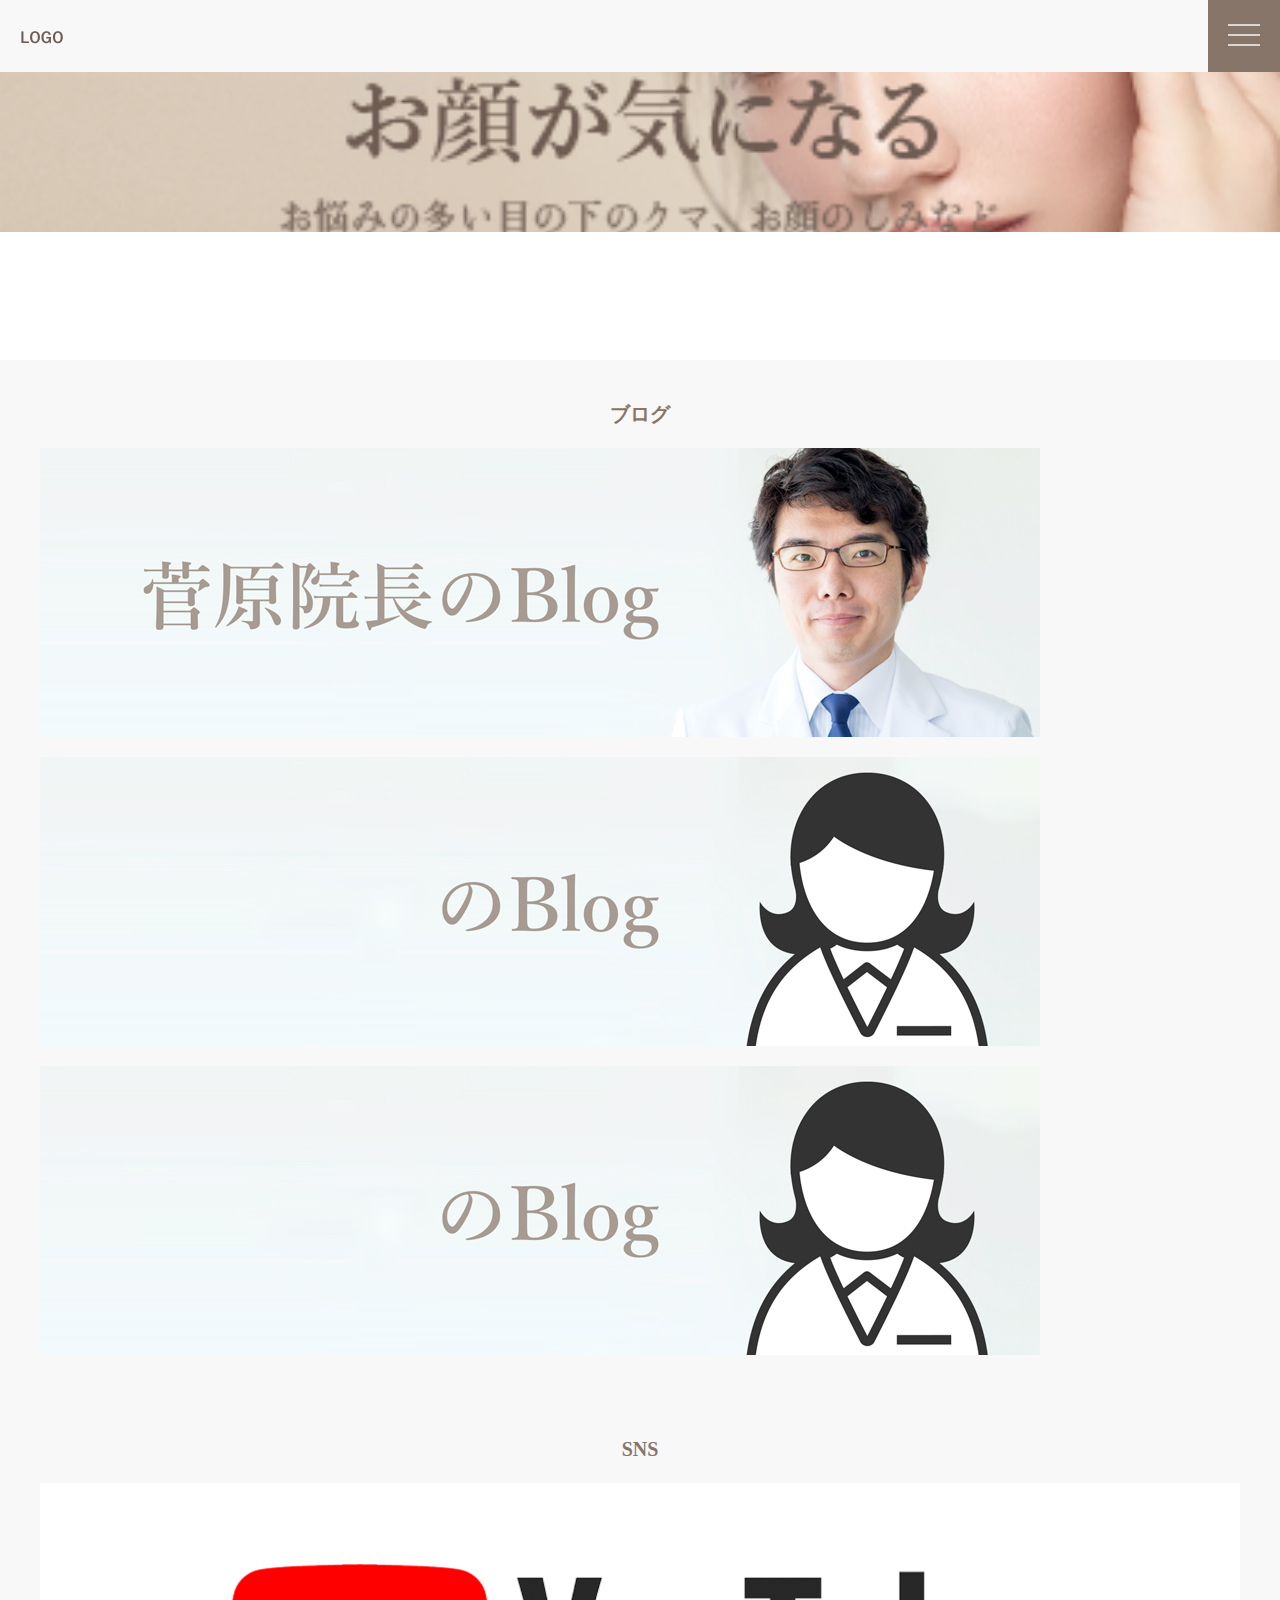
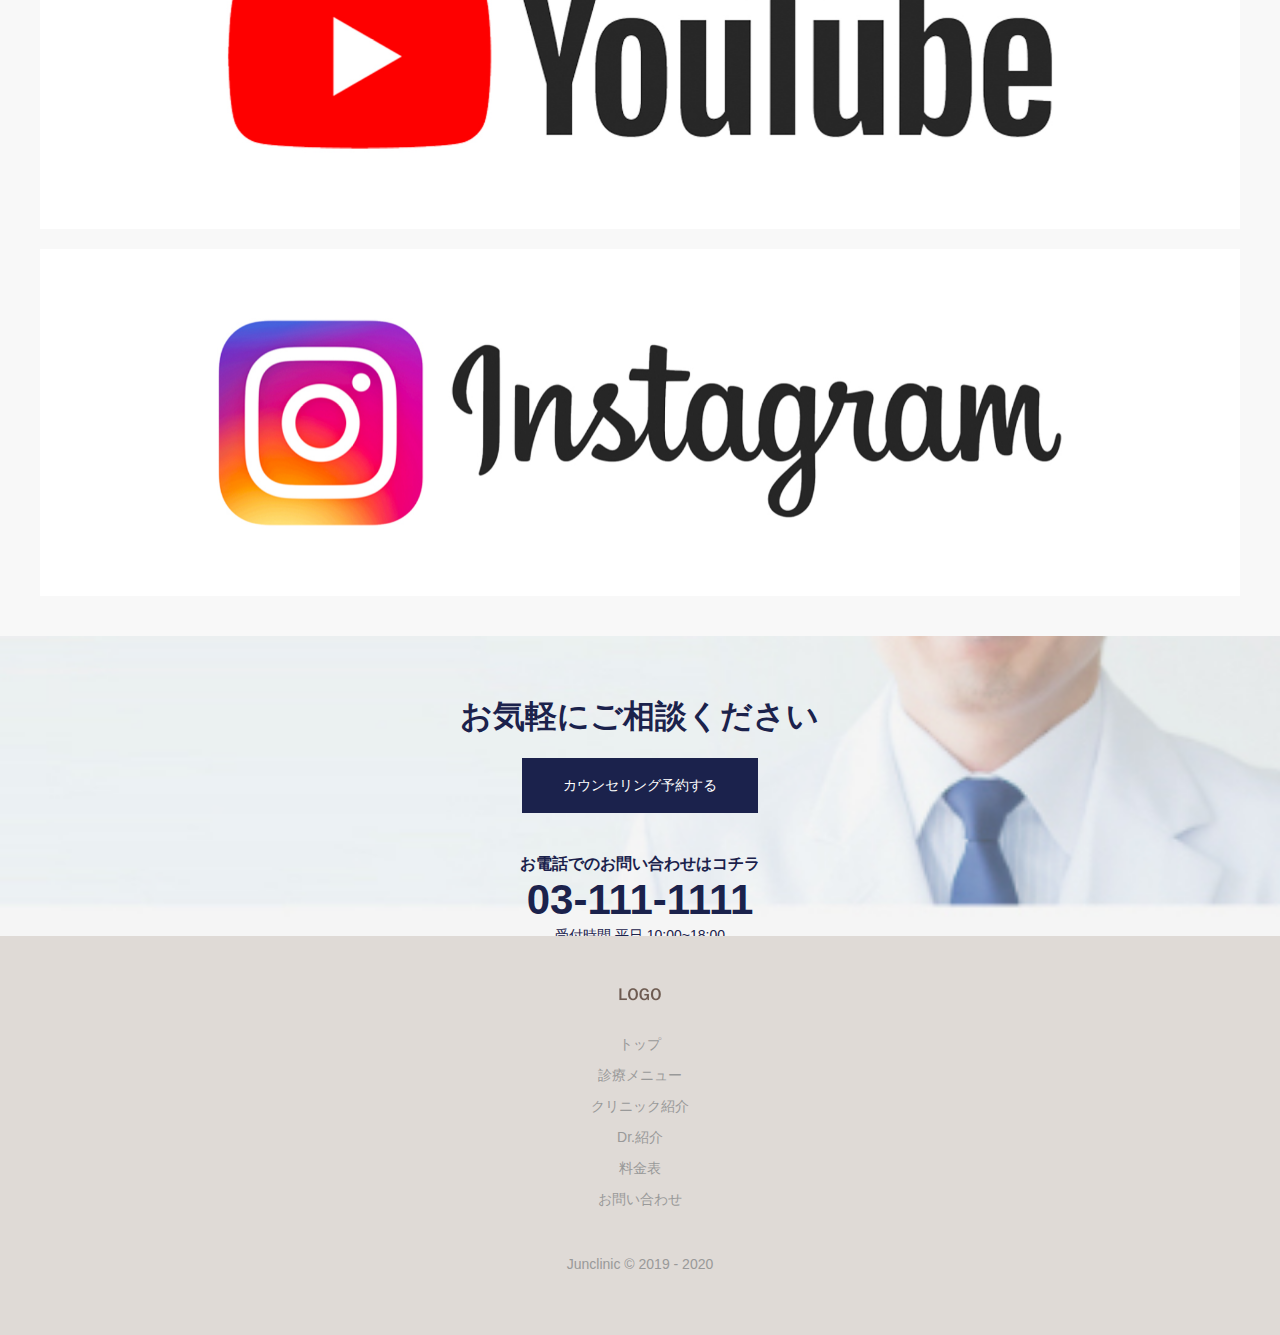
==== page.html @ fe1ad5f8 "link fix" ====
<!DOCTYPE html>
<html lang="ja" dir="ltr">

<head>
  <meta charset="utf-8">
  <meta name="viewport" content="width=device-width, initial-scale=1">
  <link rel="stylesheet" href="css/uikit.css" />
  <link rel="stylesheet" href="css/master.css">
  <script src="js/uikit.min.js"></script>
  <script src="js/uikit-icons.min.js"></script>
  <title></title>
</head>

<body>
  <header class="uk-background-muted">
    <nav class="uk-navbar-container" uk-navbar>
      <div class="uk-navbar-left uk-margin-left">
        <a class="uk-logo" href="index.html"><img src="img/logo@2x.png" width="44px" alt="ジュンクリニック"></a>
      </div>
      <div class="uk-navbar-right uk-background-secondary">
        <a href="#offcanvas-nav" class="uk-light spmenu " uk-toggle uk-icon="icon: menu ; ratio: 2"></a>

        <div id="offcanvas-nav" uk-offcanvas="overlay: true">
          <div class="uk-offcanvas-bar">
            <ul class="uk-nav-default uk-nav-parent-icon" uk-nav>
              <li class="uk-active"><a href="index.html">トップ</a></li>
              <li class="uk-parent">
                <a href="#">診療メニュー</a>
                <ul class="uk-nav-sub">
                  <li><a href="#">二重</a></li>
                  <li><a href="#">フェイスリフト</a></li>
                </ul>
              </li>
              <li class="uk-parent">
                <a href="#">クリニック紹介</a>
                <ul class="uk-nav-sub">
                  <li><a href="#">二重</a></li>
                  <li><a href="#">フェイスリフト</a></li>
                </ul>

              </li>
              <li class="uk-parent">
                <a href="#">Dr.紹介</a>
                <ul class="uk-nav-sub">
                  <li><a href="#">二重</a></li>
                  <li><a href="#">フェイスリフト</a></li>
                </ul>
              </li>
              <li class="uk-parent">
                <a href="#">料金表</a>
                <ul class="uk-nav-sub">
                  <li><a href="#">二重</a></li>
                  <li><a href="#">フェイスリフト</a></li>
                </ul>

              </li>
              <li class="uk-parent">
                <a href="#">お問い合わせ</a>
              </li>
            </ul>
          </div>
        </div>
      </div>
    </nav>
  </header>
  <hero>
    <div class="uk-cover-container">
        <canvas width="400" height="160"></canvas>
        <img src="img/hero.png" alt="" uk-cover>
    </div>
  </hero>
  <main class="uk-background-muted">
    <div class=" uk-padding">
      <h4 class="mincho uk-text-secondary uk-margin uk-text-center">ブログ</h4>
      <div class="">
        <div class="uk-inline uk-margin-remove">

          <img src="img/blog01.jpg" alt="">


        </div>
      </div>
      <div class="uk-margin-top">
        <div class="uk-inline uk-margin-remove">

          <img src="img/blog02.jpg" alt="">


        </div>
      </div>
      <div class="uk-margin-top">
        <div class="uk-inline uk-margin-remove">

          <img src="img/blog02.jpg" alt="">


        </div>
      </div>

    </div>
    <div class=" uk-padding">
      <h4 class="mincho uk-text-secondary uk-margin uk-text-center">SNS</h4>
      <div class="uk-margin-top">
        <div class="uk-inline uk-margin-remove">

          <img src="img/youtube.jpg" alt="">


        </div>
      </div>
      <div class="uk-margin-top">
        <div class="uk-inline uk-margin-remove">

          <img src="img/insta.jpg" alt="">


        </div>
      </div>

    </div>



  </main>
  <ctr class="uk-background-muted">
    <div class="uk-background-cover uk-height-medium uk-flex uk-flex-center uk-flex-middle" style="background-image: url(img/ctr_bg@2x.jpg);">
      <div>
        <p class="uk-h2 uk-text-bold uk-text-primary uk-margin-large-top">お気軽にご相談ください</p>

        <div>
          <p class="uk-text-center">
            <button class="uk-button uk-button-primary uk-button-large">カウンセリング予約する</button>
          </p>
        </div>
        <p class="uk-h5 uk-text-bold uk-text-primary uk-text-center uk-margin-remove-bottom">お電話でのお問い合わせはコチラ</p>
        <p class="uk-h1 uk-text-bold uk-text-primary uk-text-center uk-margin-remove">03-111-1111</p>
        <p class="uk-h6 uk-text-primary uk-text-center uk-margin-remove">受付時間 平日 10:00~18:00</p>
      </div>
    </div>
  </ctr>
  <footer class="uk-padding">
    <ul class="uk-nav-default uk-nav-center uk-nav-parent-icon" uk-nav>
      <h4><a class="uk-logo" href="index.html"><img src="img/logo@2x.png" width="44px" alt="ジュンクリニック"></a></h4>

      <li><a href="index.html">トップ</a></li>
      <li><a href="#">診療メニュー</a></li>
      <li><a href="#">クリニック紹介</a></li>
      <li><a href="#">Dr.紹介</a></li>
      <li><a href="#">料金表</a></li>
      <li><a href="#">お問い合わせ</a></li>
      <p class="uk-h6 uk-text-meta ">Junclinic © 2019 - 2020</p>
    </ul>

  </footer>
</body>

</html>
---- css/master.css ----
body {
  font-size:  2rem;
  width: auto;
  margin: 0 auto;
  min-height: 100vh;
  display: grid;
  grid-template:
  "... ...... ...... ...... ..." 0px
  "... header header header ..." 72px
  "... slider slider slider ..." 288px
  "... spnavi spnavi spnavi ..."
  "... navi01 navi02 navi03 ..."
  "... navi04 navi05 navi06 ..."
  "... center center center ..." 1fr
  "... ctr    ctr    ctr    ..." 300px
  "... footer footer footer ..."
  "... ...... ...... ...... ..." 0px
  /0 1fr 1fr 1fr 0;
}
header {
  grid-area: header;
}
hero {
  grid-area: slider;
}
spnavi {
  grid-area: spnavi;
}
navi01 {
  grid-area: navi01;
  border-right: 1px solid #887569;
  border-bottom: 1px solid #887569;
}
navi02 {
  grid-area: navi02;
  border-right: 1px solid #887569;
  border-bottom: 1px solid #887569;
}
navi03 {
  grid-area: navi03;
  border-bottom: 1px solid #887569;
}
navi04 {
  grid-area: navi04;
  border-right: 1px solid #887569;
  border-bottom: 1px solid #887569;
}
navi05 {
  grid-area: navi05;
  border-right: 1px solid #887569;
  border-bottom: 1px solid #887569;
}
navi06 {
  grid-area: navi06;
  border-bottom: 1px solid #887569;
}
main {
  grid-area: center;
}
ctr {
  grid-area: ctr;
}
footer {
  grid-area: footer;
  background-color: #dfdad6;
}

.mincho {
  font-family: "游明朝", YuMincho, "Hiragino Mincho ProN W3", "ヒラギノ明朝 ProN W3", "Hiragino Mincho ProN", "HG明朝E", "ＭＳ Ｐ明朝", "ＭＳ 明朝", serif;
  font-feature-settings: "palt" 1;
  font-weight: 600;
}
.spmenu {
  margin: 16px;
}
/*div要素全体にリンクをつけるために必要な要素*/
.linkbox {
    position: relative;
}
.linkbox a {
    position: absolute;
    top: 0;
    left: 0;
    height:100%;
    width: 100%;
}
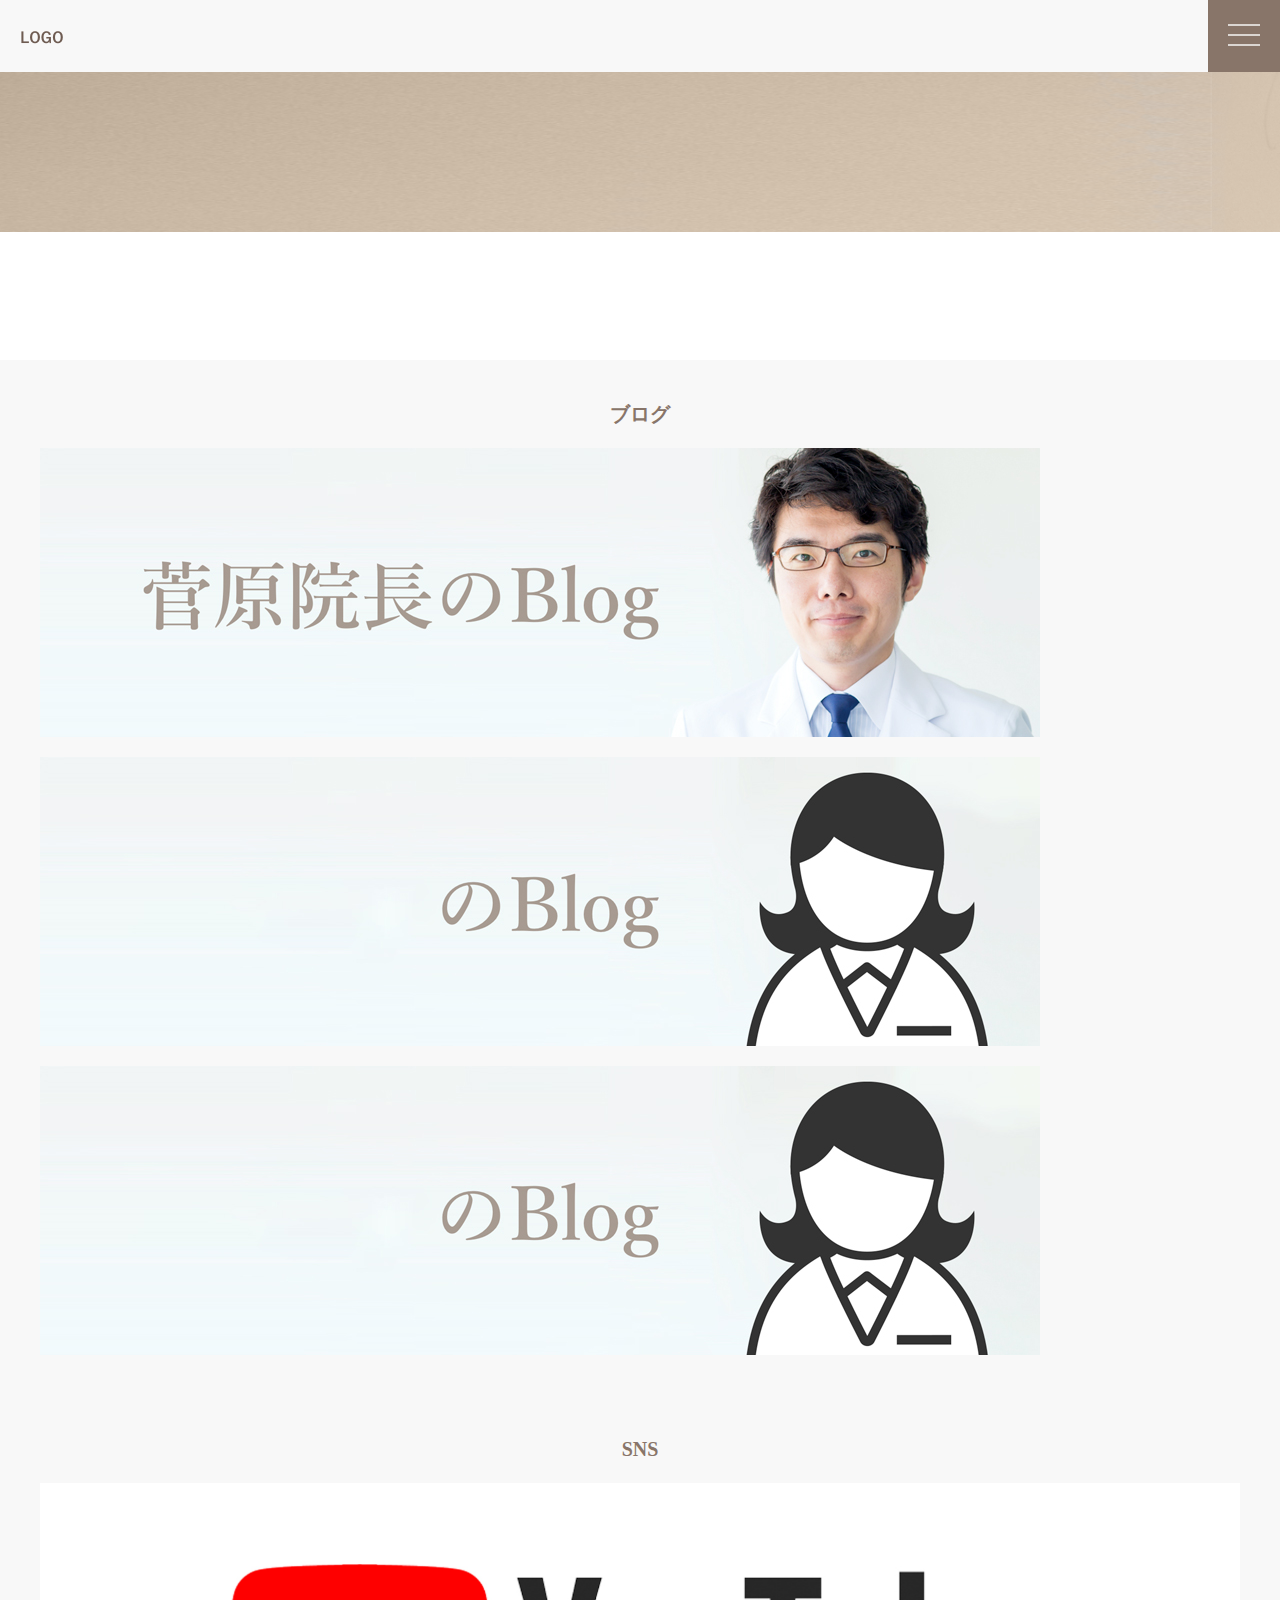
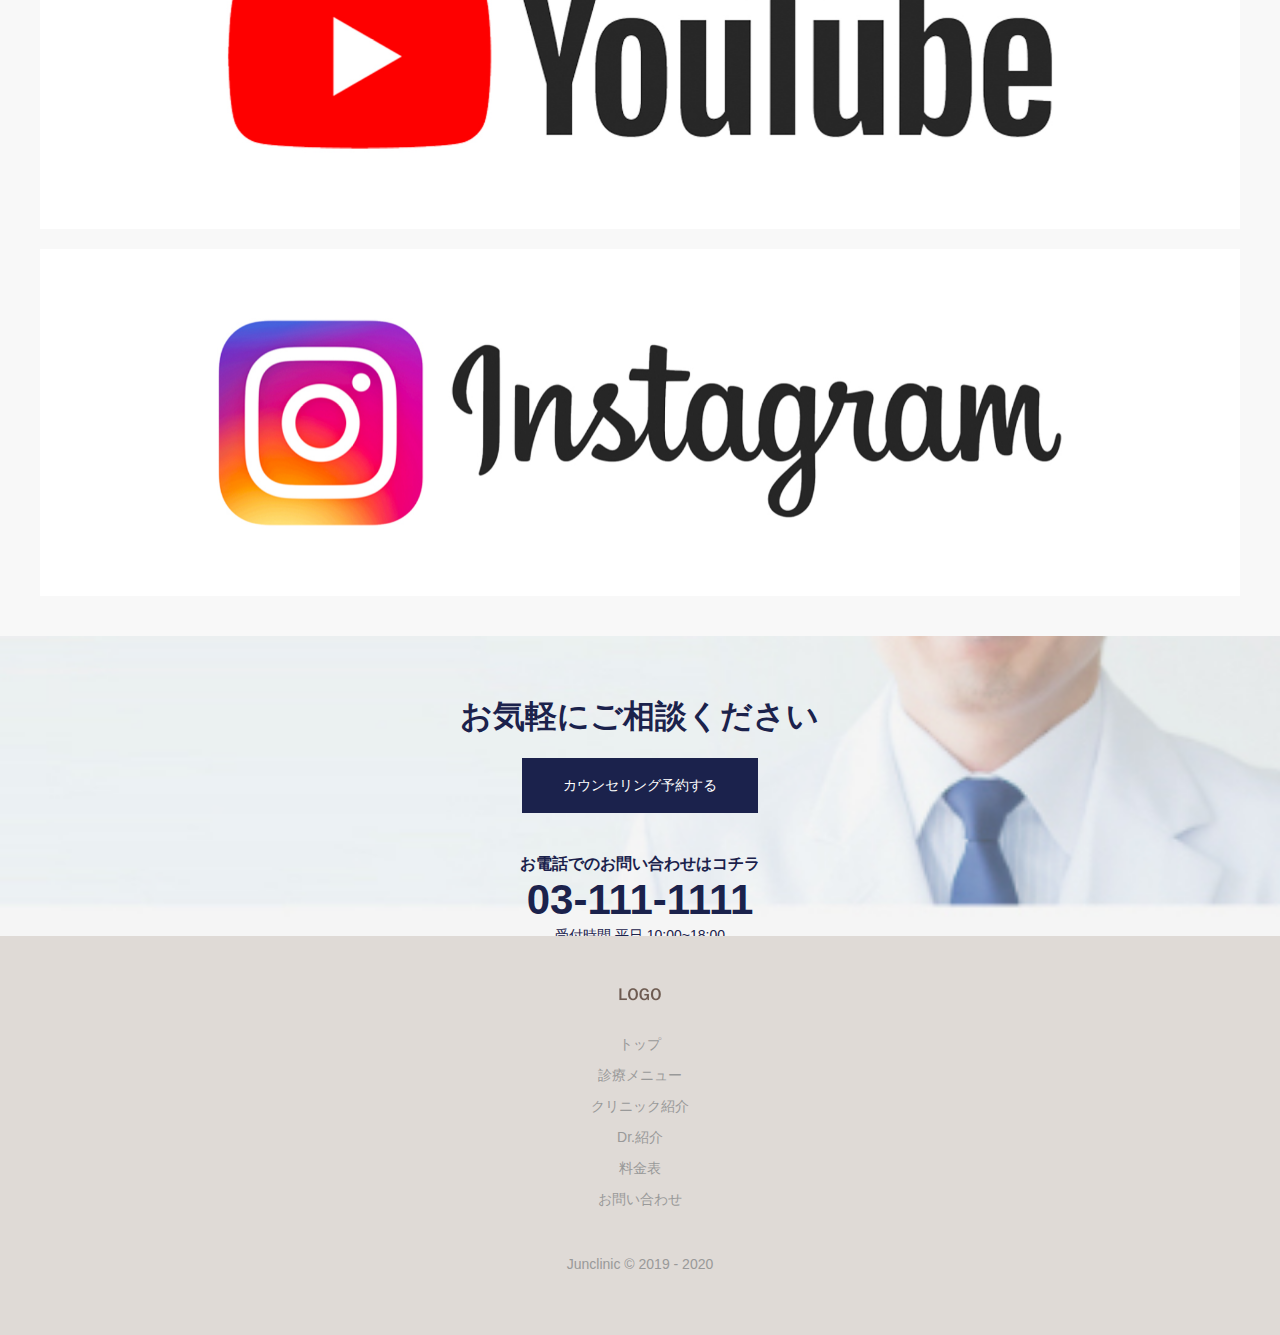
==== commit e91aa33e: "fix" ====
--- a/page.html
+++ b/page.html
@@ -66,7 +66,7 @@
   <hero>
     <div class="uk-cover-container">
         <canvas width="400" height="160"></canvas>
-        <img src="img/hero.png" alt="" uk-cover>
+        <img src="img/page_bg.png" alt="" uk-cover>
     </div>
   </hero>
   <main class="uk-background-muted">
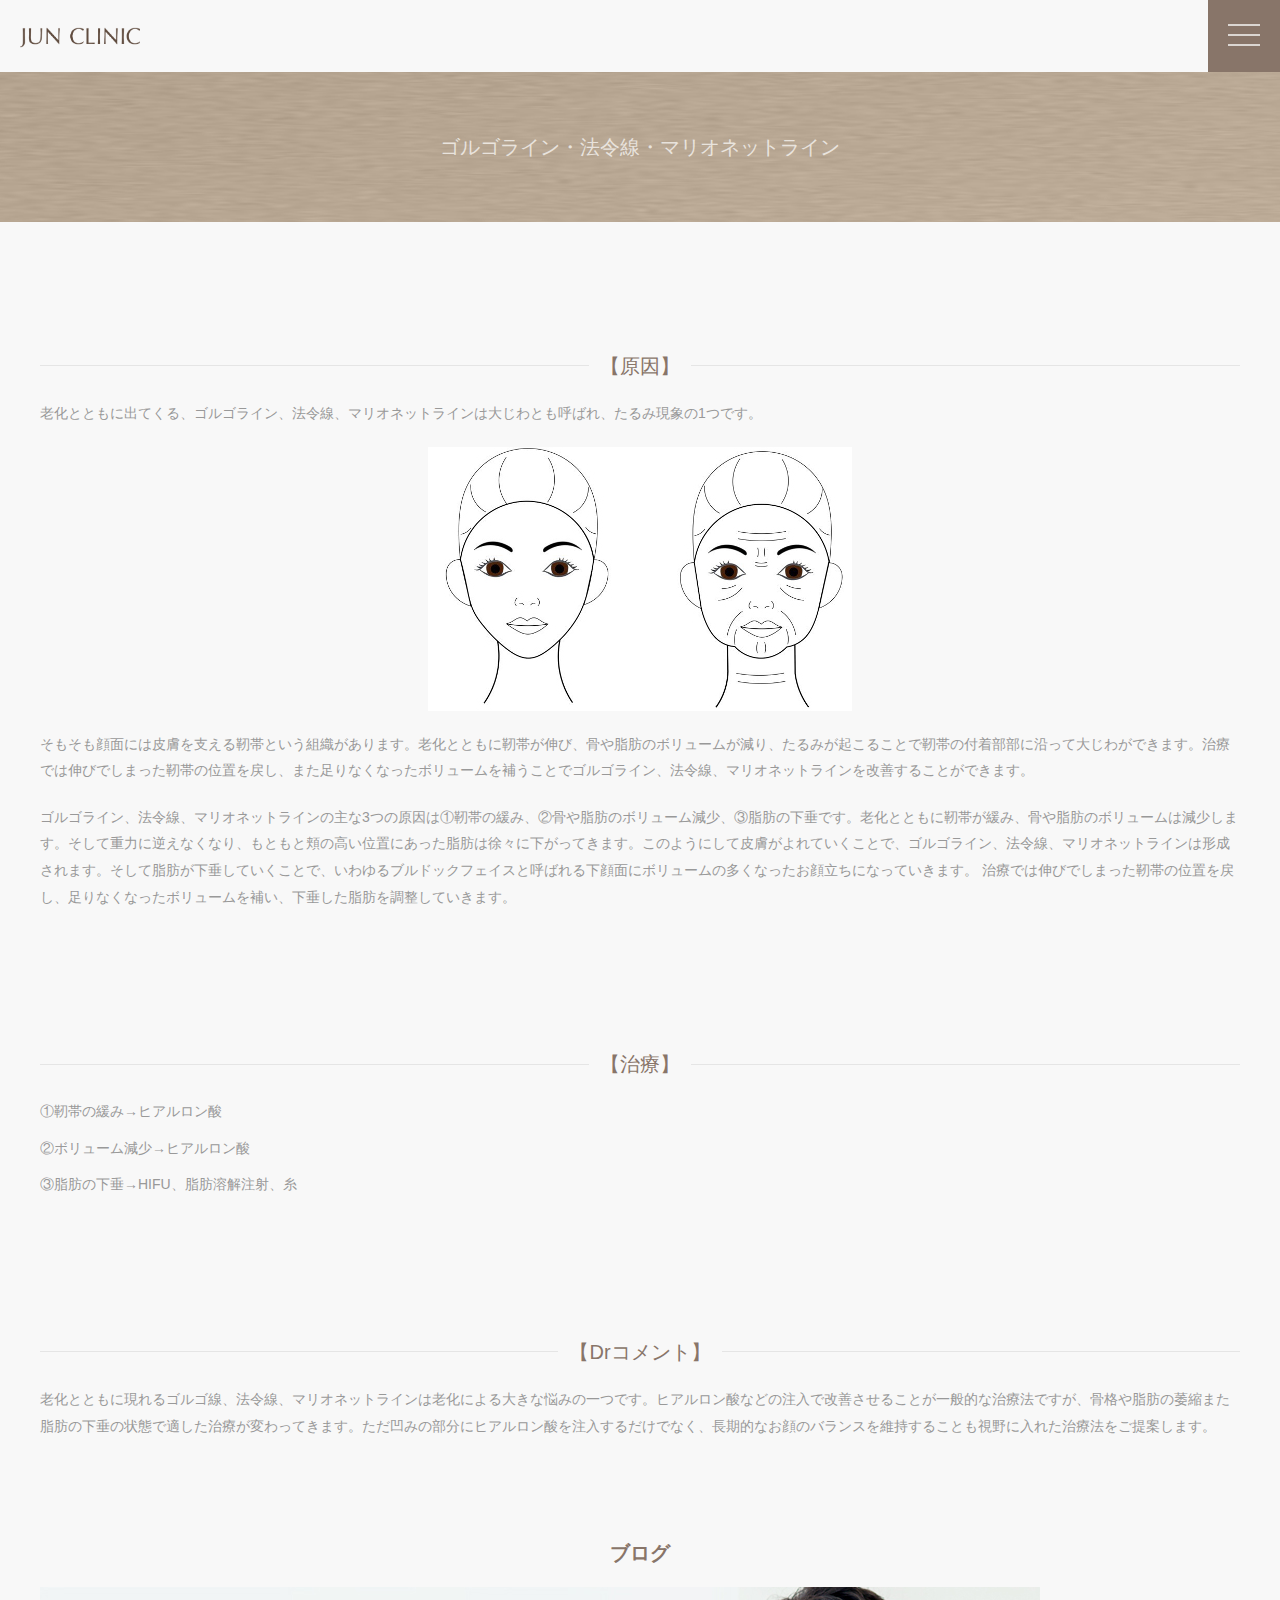
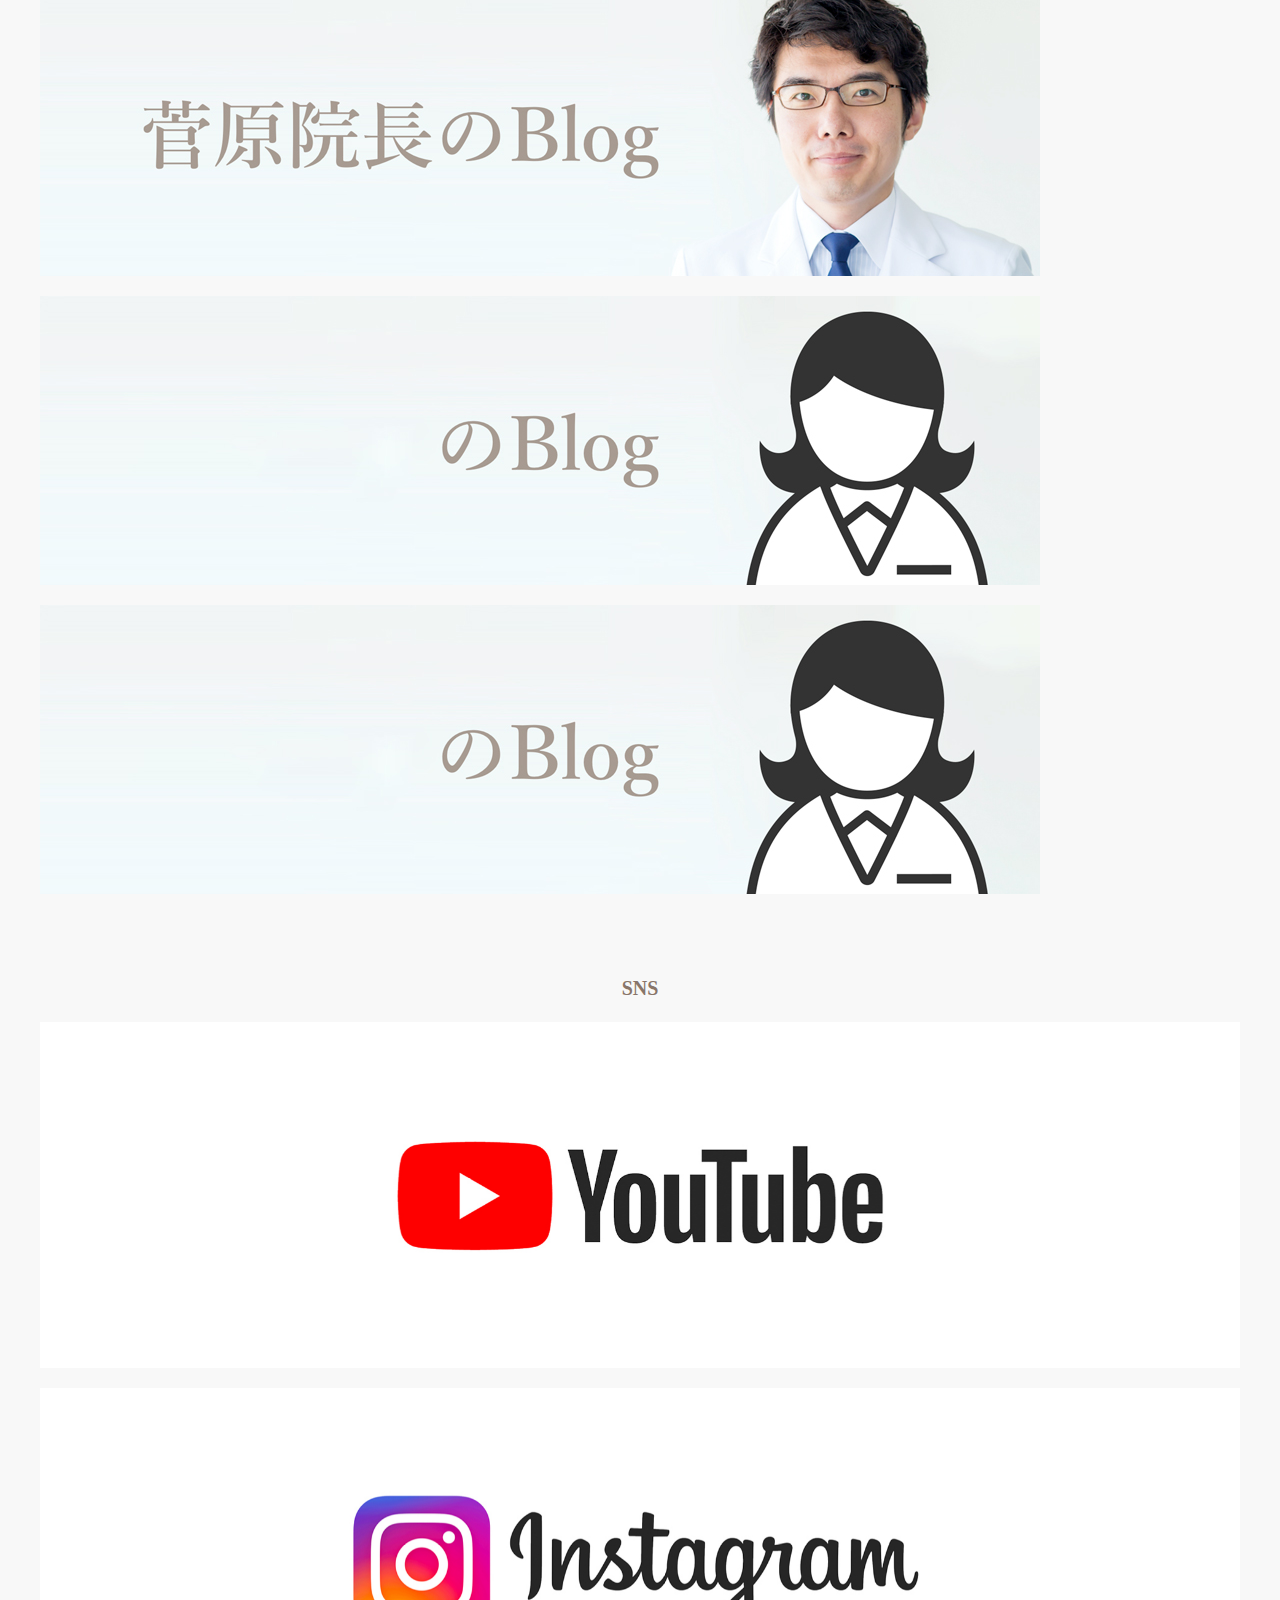
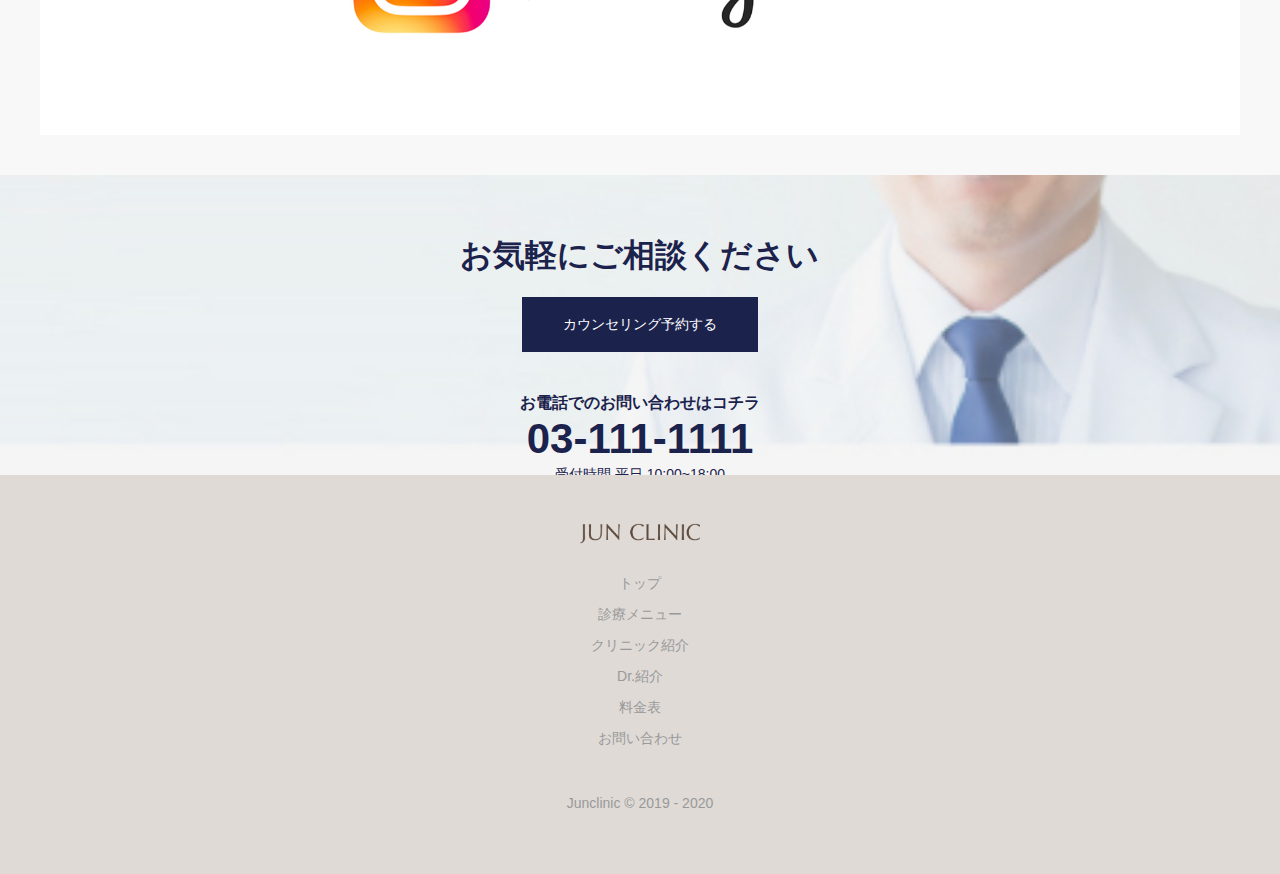
==== commit 3ae45a84: "fix" ====
--- a/page.html
+++ b/page.html
@@ -15,7 +15,7 @@
   <header class="uk-background-muted">
     <nav class="uk-navbar-container" uk-navbar>
       <div class="uk-navbar-left uk-margin-left">
-        <a class="uk-logo" href="index.html"><img src="img/logo@2x.png" width="44px" alt="ジュンクリニック"></a>
+        <a class="uk-logo" href="index.html"><img src="img/logo@2x.png" width="120px" alt="ジュンクリニック"></a>
       </div>
       <div class="uk-navbar-right uk-background-secondary">
         <a href="#offcanvas-nav" class="uk-light spmenu " uk-toggle uk-icon="icon: menu ; ratio: 2"></a>
@@ -63,14 +63,32 @@
       </div>
     </nav>
   </header>
-  <hero>
-    <div class="uk-cover-container">
-        <canvas width="400" height="160"></canvas>
-        <img src="img/page_bg.png" alt="" uk-cover>
+  <spnavi class="top288">
+    <div>
+        <div class="uk-background-secondary uk-height-small uk-panel uk-flex uk-flex-center uk-flex-middle" style="background-image: url(img/page_bg.png);">
+            <p class="uk-h4 uk-light">ゴルゴライン・法令線・マリオネットライン</p>
+        </div>
     </div>
-  </hero>
-  <main class="uk-background-muted">
-    <div class=" uk-padding">
+  </spnavi>
+  <main class="uk-background-muted top188">
+    <div class="uk-text-center uk-padding">
+    <h4 class="uk-text-secondary uk-margin uk-heading-line uk-margin-xlarge-top"><span>【原因】</span></h4>
+    <p class="uk-article-meta uk-text-left">老化とともに出てくる、ゴルゴライン、法令線、マリオネットラインは大じわとも呼ばれ、たるみ現象の1つです。</p>
+    <img class="uk-responsive-height" src="img/gorugoline.jpg" alt="">
+    <p class="uk-article-meta uk-text-left">そもそも顔面には皮膚を支える靭帯という組織があります。老化とともに靭帯が伸び、骨や脂肪のボリュームが減り、たるみが起こることで靭帯の付着部部に沿って大じわができます。治療では伸びでしまった靭帯の位置を戻し、また足りなくなったボリュームを補うことでゴルゴライン、法令線、マリオネットラインを改善することができます。</p>
+
+<p class="uk-article-meta uk-text-left">ゴルゴライン、法令線、マリオネットラインの主な3つの原因は①靭帯の緩み、②骨や脂肪のボリューム減少、③脂肪の下垂です。老化とともに靭帯が緩み、骨や脂肪のボリュームは減少します。そして重力に逆えなくなり、もともと頬の高い位置にあった脂肪は徐々に下がってきます。このようにして皮膚がよれていくことで、ゴルゴライン、法令線、マリオネットラインは形成されます。そして脂肪が下垂していくことで、いわゆるブルドックフェイスと呼ばれる下顔面にボリュームの多くなったお顔立ちになっていきます。
+治療では伸びでしまった靭帯の位置を戻し、足りなくなったボリュームを補い、下垂した脂肪を調整していきます。</p>
+<h4 class="uk-text-secondary uk-margin uk-heading-line uk-margin-xlarge-top"><span>【治療】</span></h4>
+<ul class="uk-list uk-text-left uk-article-meta">
+    <li>①靭帯の緩み→ヒアルロン酸</li>
+    <li>②ボリューム減少→ヒアルロン酸</li>
+    <li>③脂肪の下垂→HIFU、脂肪溶解注射、糸</li>
+</ul>
+<h4 class="uk-text-secondary uk-margin uk-heading-line uk-margin-xlarge-top"><span>【Drコメント】</span></h4>
+<p class="uk-article-meta uk-text-left">老化とともに現れるゴルゴ線、法令線、マリオネットラインは老化による大きな悩みの一つです。ヒアルロン酸などの注入で改善させることが一般的な治療法ですが、骨格や脂肪の萎縮また脂肪の下垂の状態で適した治療が変わってきます。ただ凹みの部分にヒアルロン酸を注入するだけでなく、長期的なお顔のバランスを維持することも視野に入れた治療法をご提案します。</p>
+  </div>
+    <div class="uk-padding">
       <h4 class="mincho uk-text-secondary uk-margin uk-text-center">ブログ</h4>
       <div class="">
         <div class="uk-inline uk-margin-remove">
@@ -140,7 +158,7 @@
   </ctr>
   <footer class="uk-padding">
     <ul class="uk-nav-default uk-nav-center uk-nav-parent-icon" uk-nav>
-      <h4><a class="uk-logo" href="index.html"><img src="img/logo@2x.png" width="44px" alt="ジュンクリニック"></a></h4>
+      <h4><a class="uk-logo" href="index.html"><img src="img/logo@2x.png" width="120px" alt="ジュンクリニック"></a></h4>
 
       <li><a href="index.html">トップ</a></li>
       <li><a href="#">診療メニュー</a></li>
--- a/css/master.css
+++ b/css/master.css
@@ -65,6 +65,13 @@
   background-color: #dfdad6;
 }
 
+.top288 {
+  margin-top: -288px;
+}
+
+.top188 {
+  margin-top: -188px;
+}
 .mincho {
   font-family: "游明朝", YuMincho, "Hiragino Mincho ProN W3", "ヒラギノ明朝 ProN W3", "Hiragino Mincho ProN", "HG明朝E", "ＭＳ Ｐ明朝", "ＭＳ 明朝", serif;
   font-feature-settings: "palt" 1;
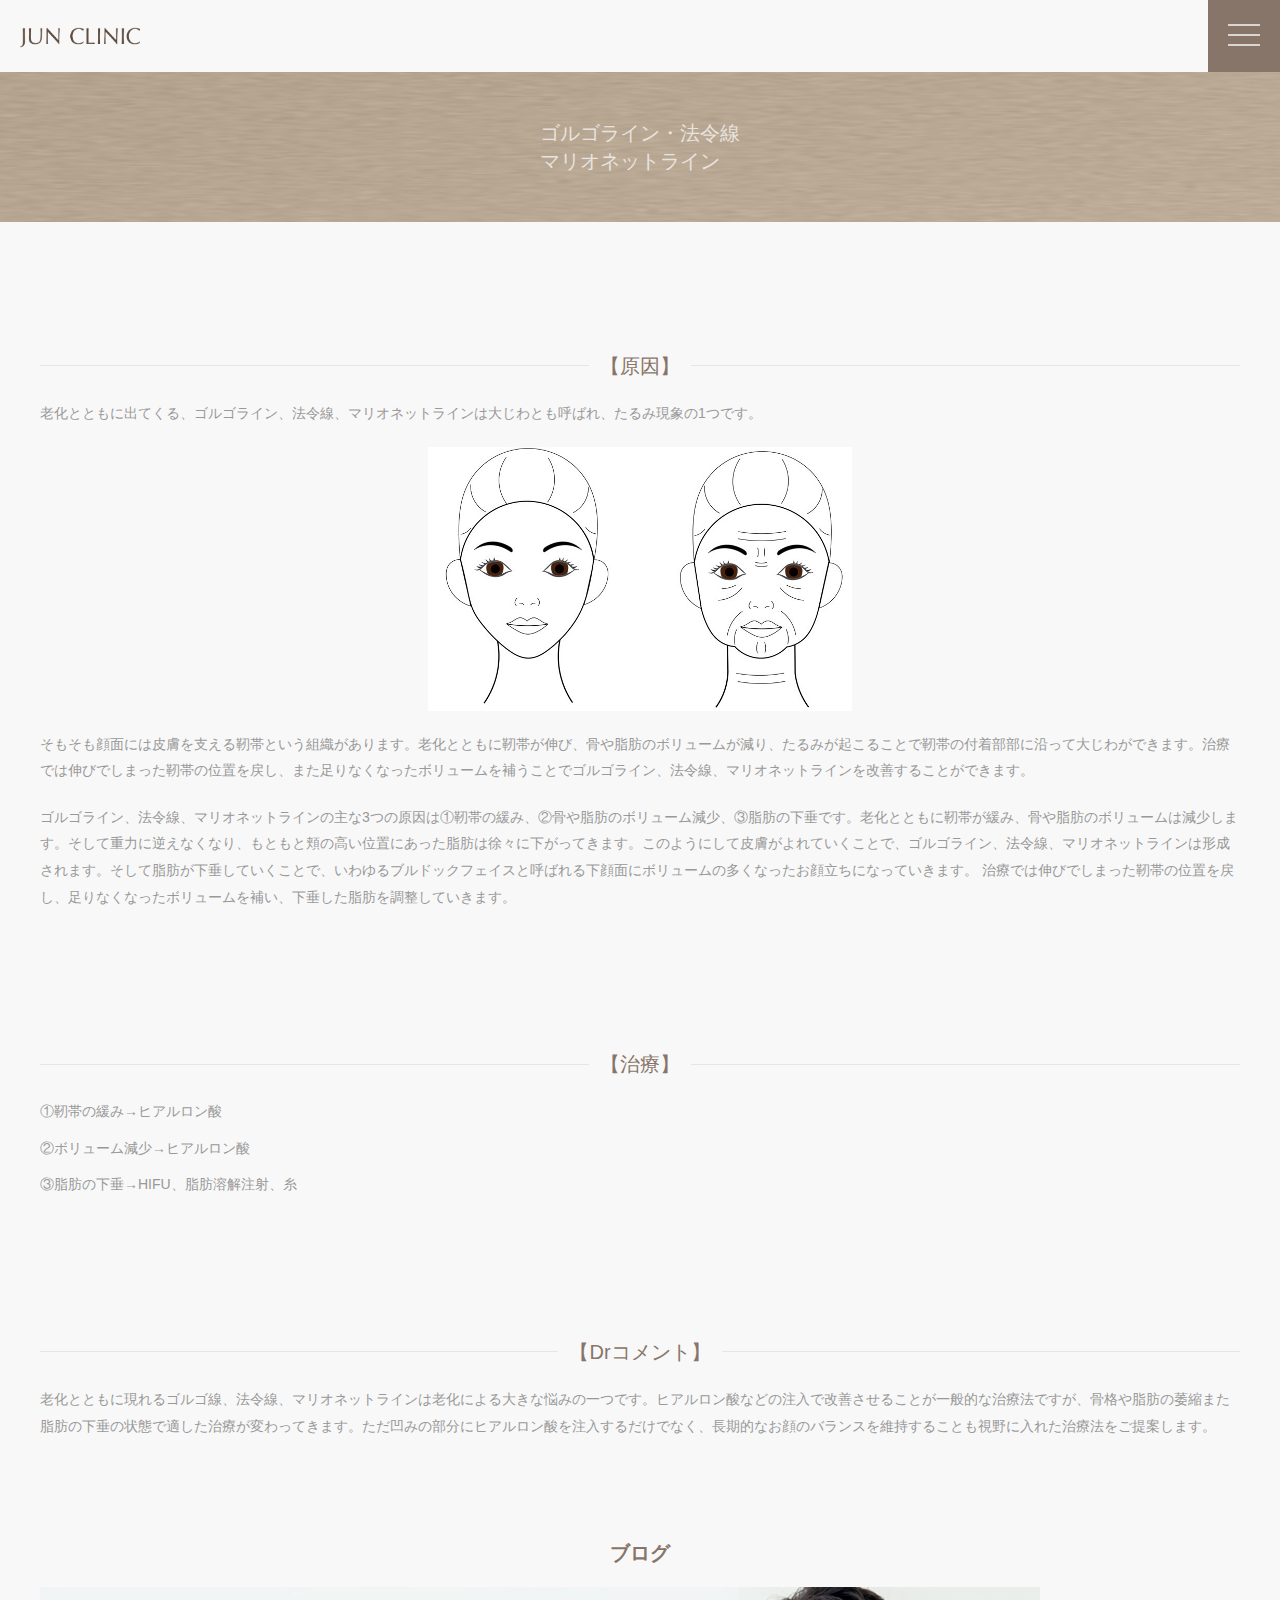
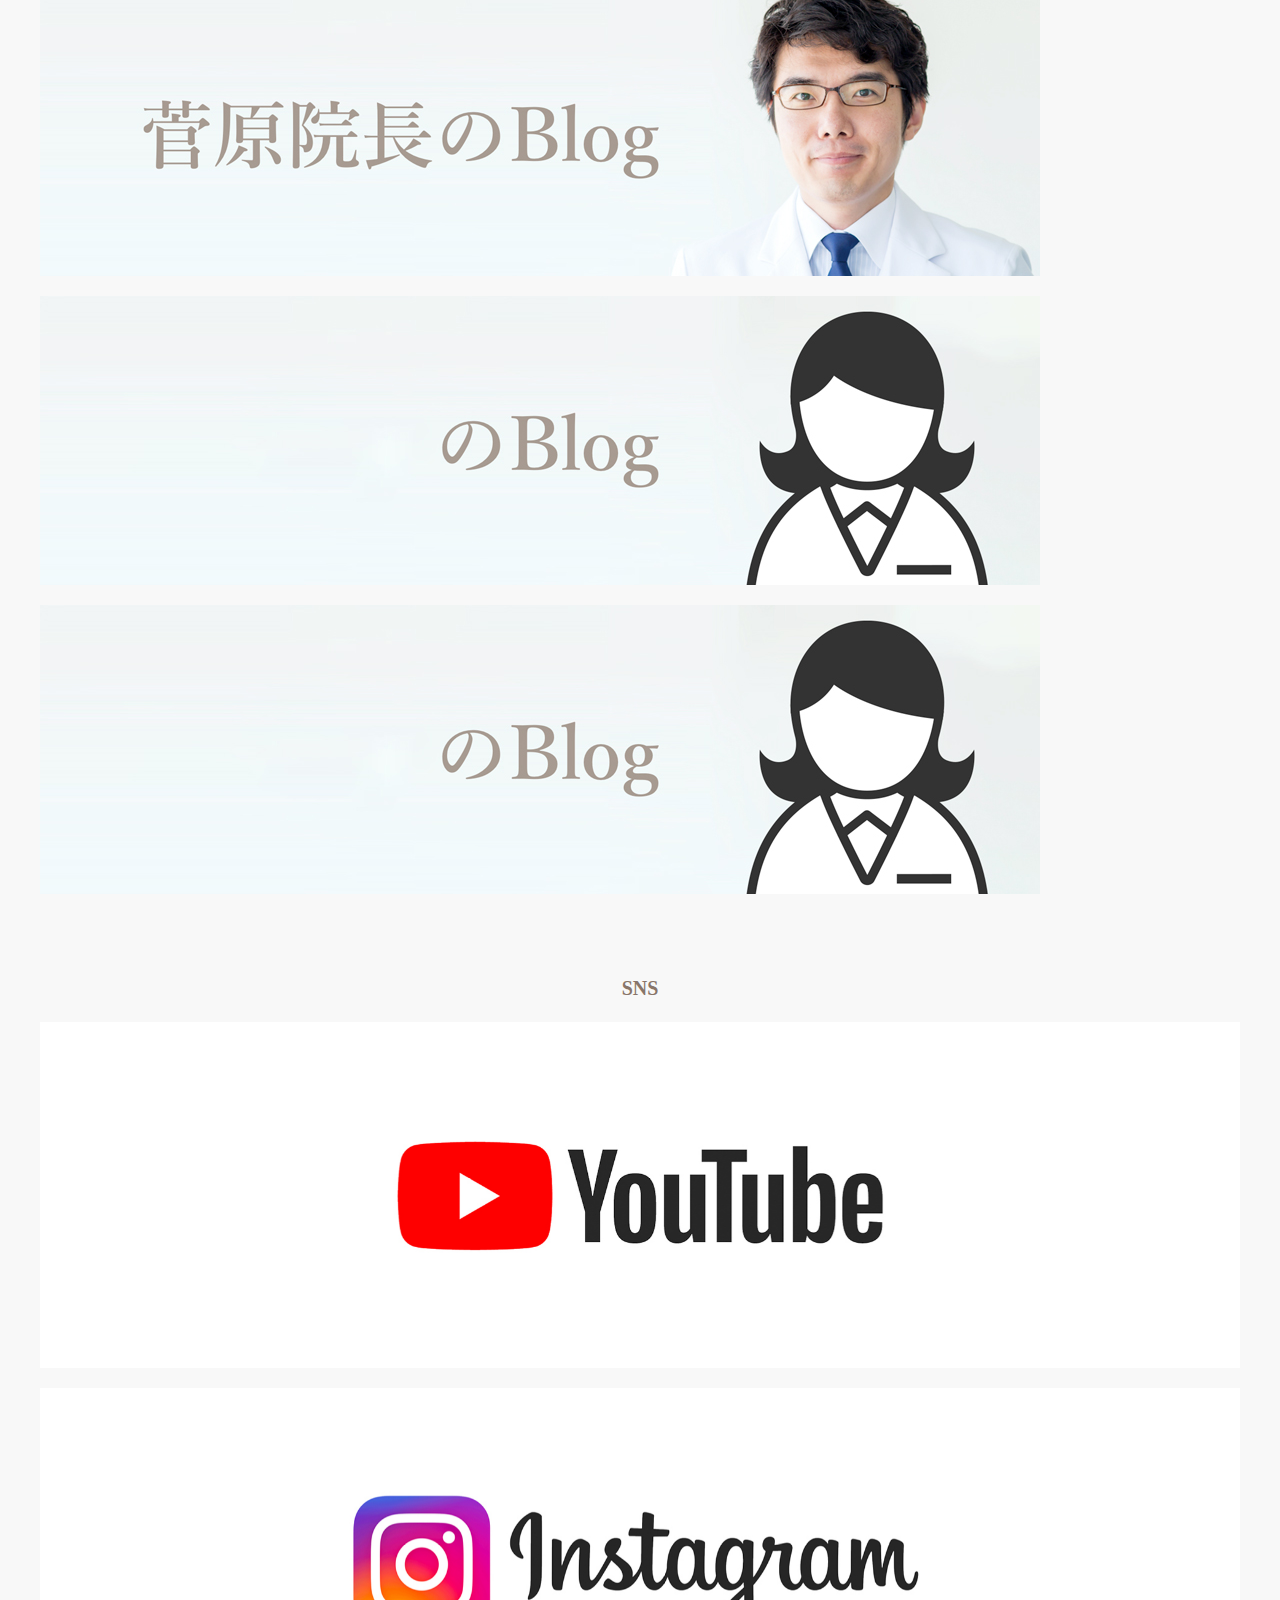
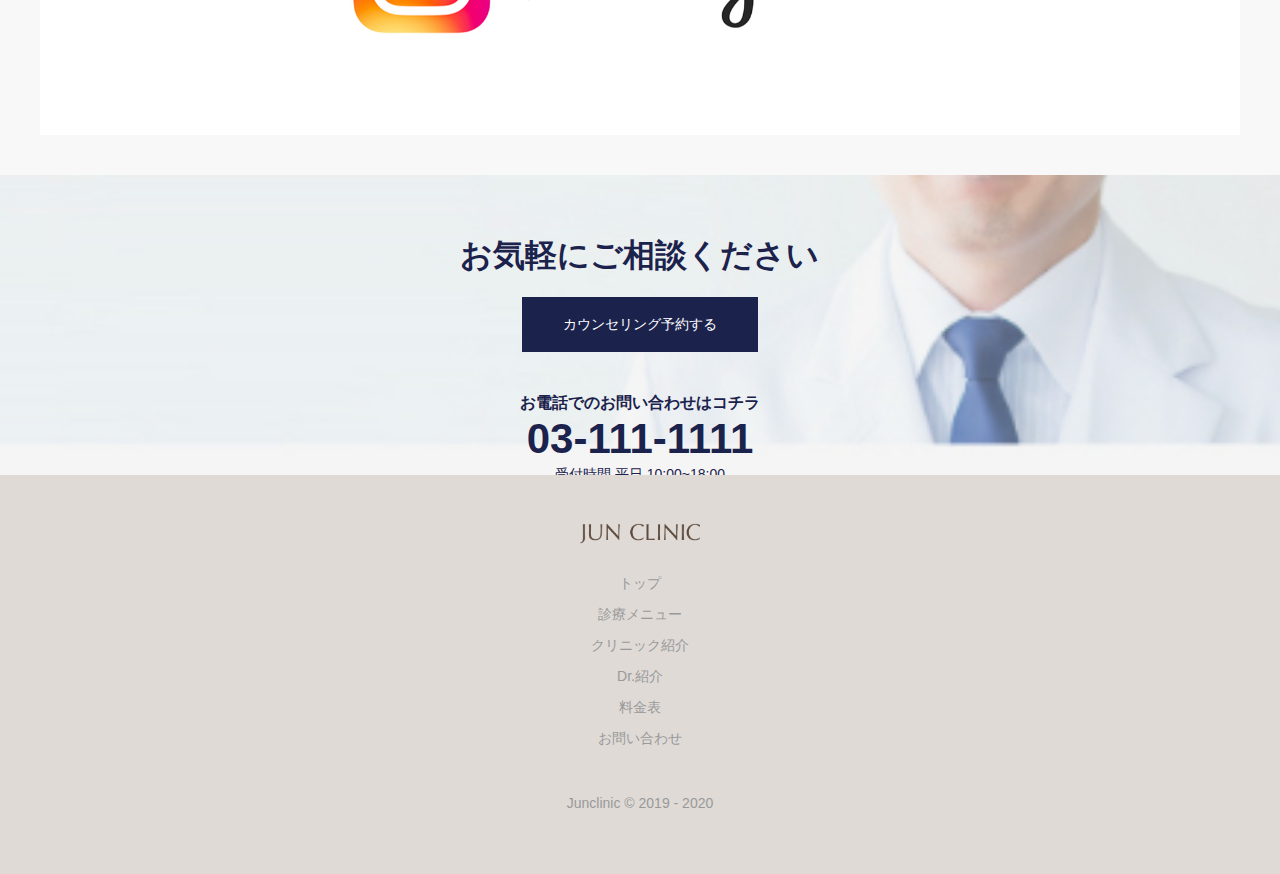
==== commit 664cb6db: "fix" ====
--- a/page.html
+++ b/page.html
@@ -66,7 +66,7 @@
   <spnavi class="top288">
     <div>
         <div class="uk-background-secondary uk-height-small uk-panel uk-flex uk-flex-center uk-flex-middle" style="background-image: url(img/page_bg.png);">
-            <p class="uk-h4 uk-light">ゴルゴライン・法令線・マリオネットライン</p>
+            <p class="uk-h4 uk-light">ゴルゴライン・法令線<br>マリオネットライン</p>
         </div>
     </div>
   </spnavi>
@@ -74,7 +74,7 @@
     <div class="uk-text-center uk-padding">
     <h4 class="uk-text-secondary uk-margin uk-heading-line uk-margin-xlarge-top"><span>【原因】</span></h4>
     <p class="uk-article-meta uk-text-left">老化とともに出てくる、ゴルゴライン、法令線、マリオネットラインは大じわとも呼ばれ、たるみ現象の1つです。</p>
-    <img class="uk-responsive-height" src="img/gorugoline.jpg" alt="">
+    <img class="uk-responsive-height" src="img/gorugoline.jpg" alt="" width="100%">
     <p class="uk-article-meta uk-text-left">そもそも顔面には皮膚を支える靭帯という組織があります。老化とともに靭帯が伸び、骨や脂肪のボリュームが減り、たるみが起こることで靭帯の付着部部に沿って大じわができます。治療では伸びでしまった靭帯の位置を戻し、また足りなくなったボリュームを補うことでゴルゴライン、法令線、マリオネットラインを改善することができます。</p>
 
 <p class="uk-article-meta uk-text-left">ゴルゴライン、法令線、マリオネットラインの主な3つの原因は①靭帯の緩み、②骨や脂肪のボリューム減少、③脂肪の下垂です。老化とともに靭帯が緩み、骨や脂肪のボリュームは減少します。そして重力に逆えなくなり、もともと頬の高い位置にあった脂肪は徐々に下がってきます。このようにして皮膚がよれていくことで、ゴルゴライン、法令線、マリオネットラインは形成されます。そして脂肪が下垂していくことで、いわゆるブルドックフェイスと呼ばれる下顔面にボリュームの多くなったお顔立ちになっていきます。
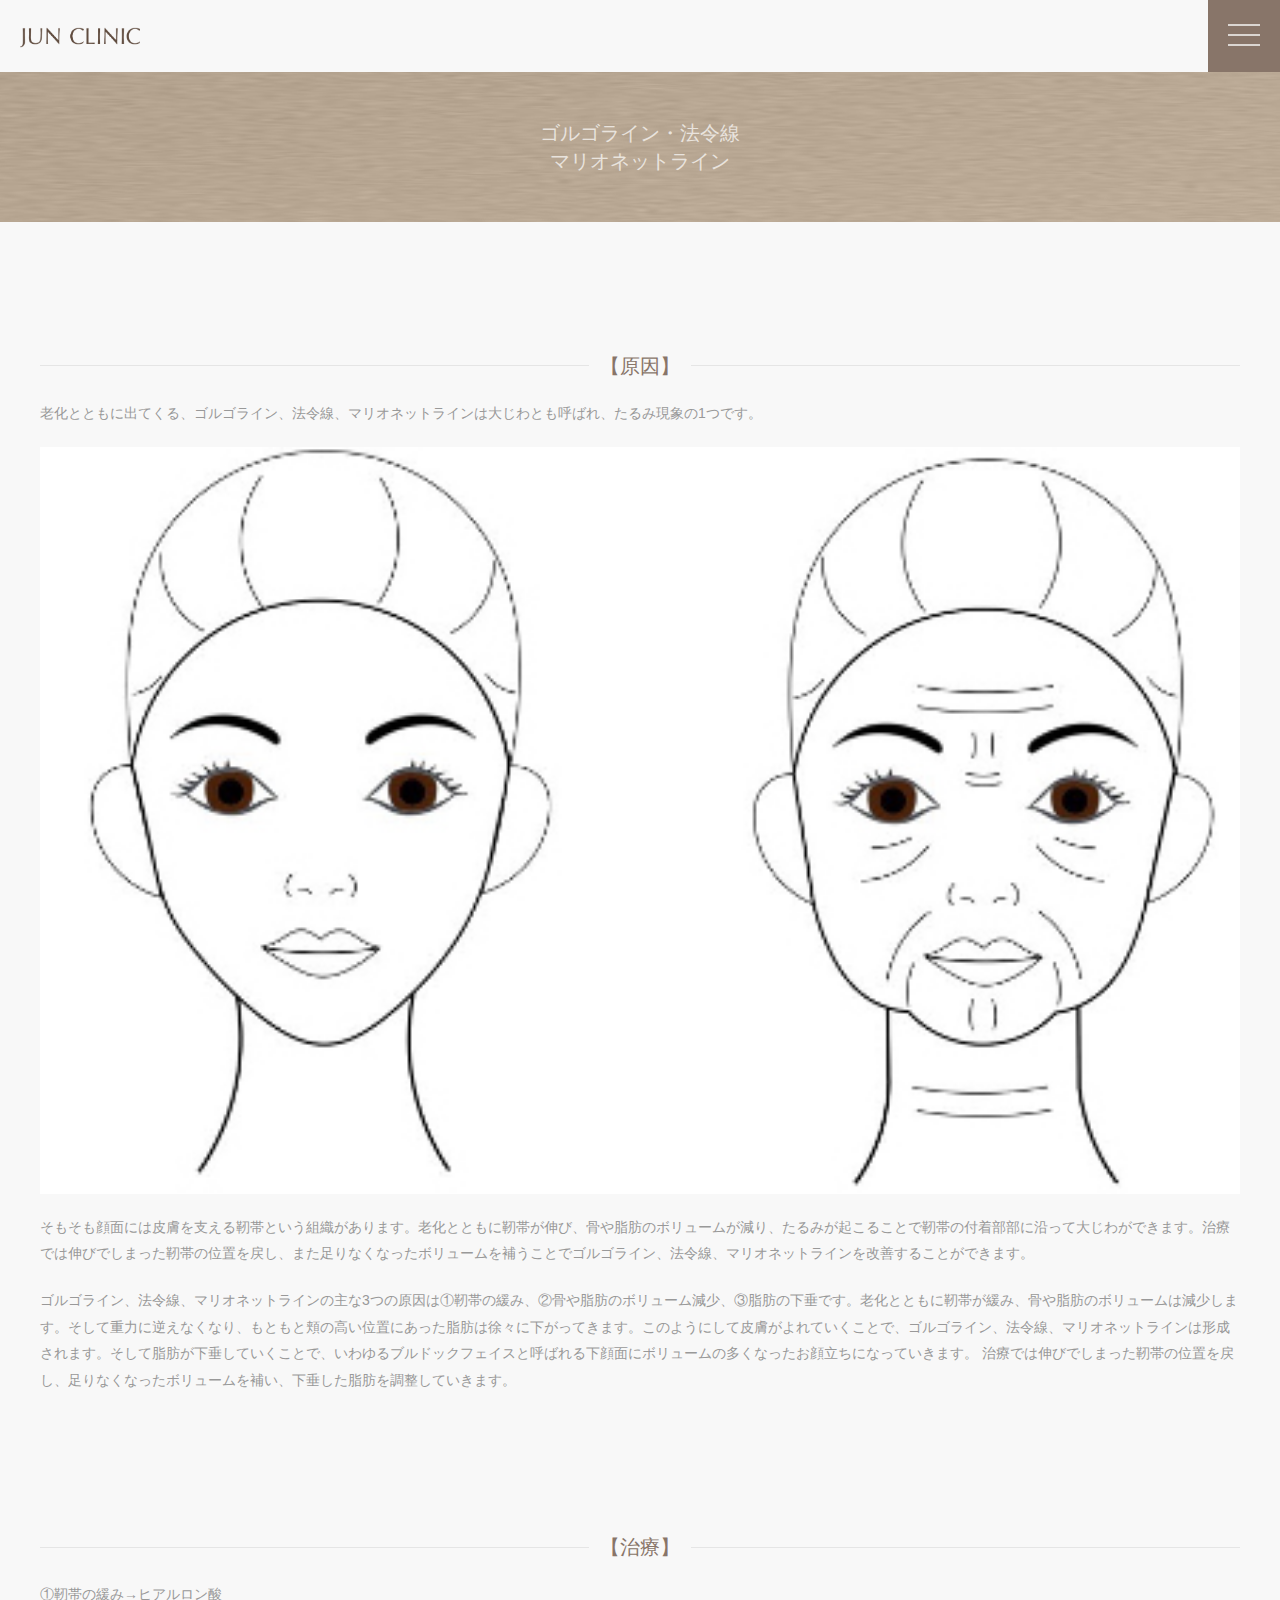
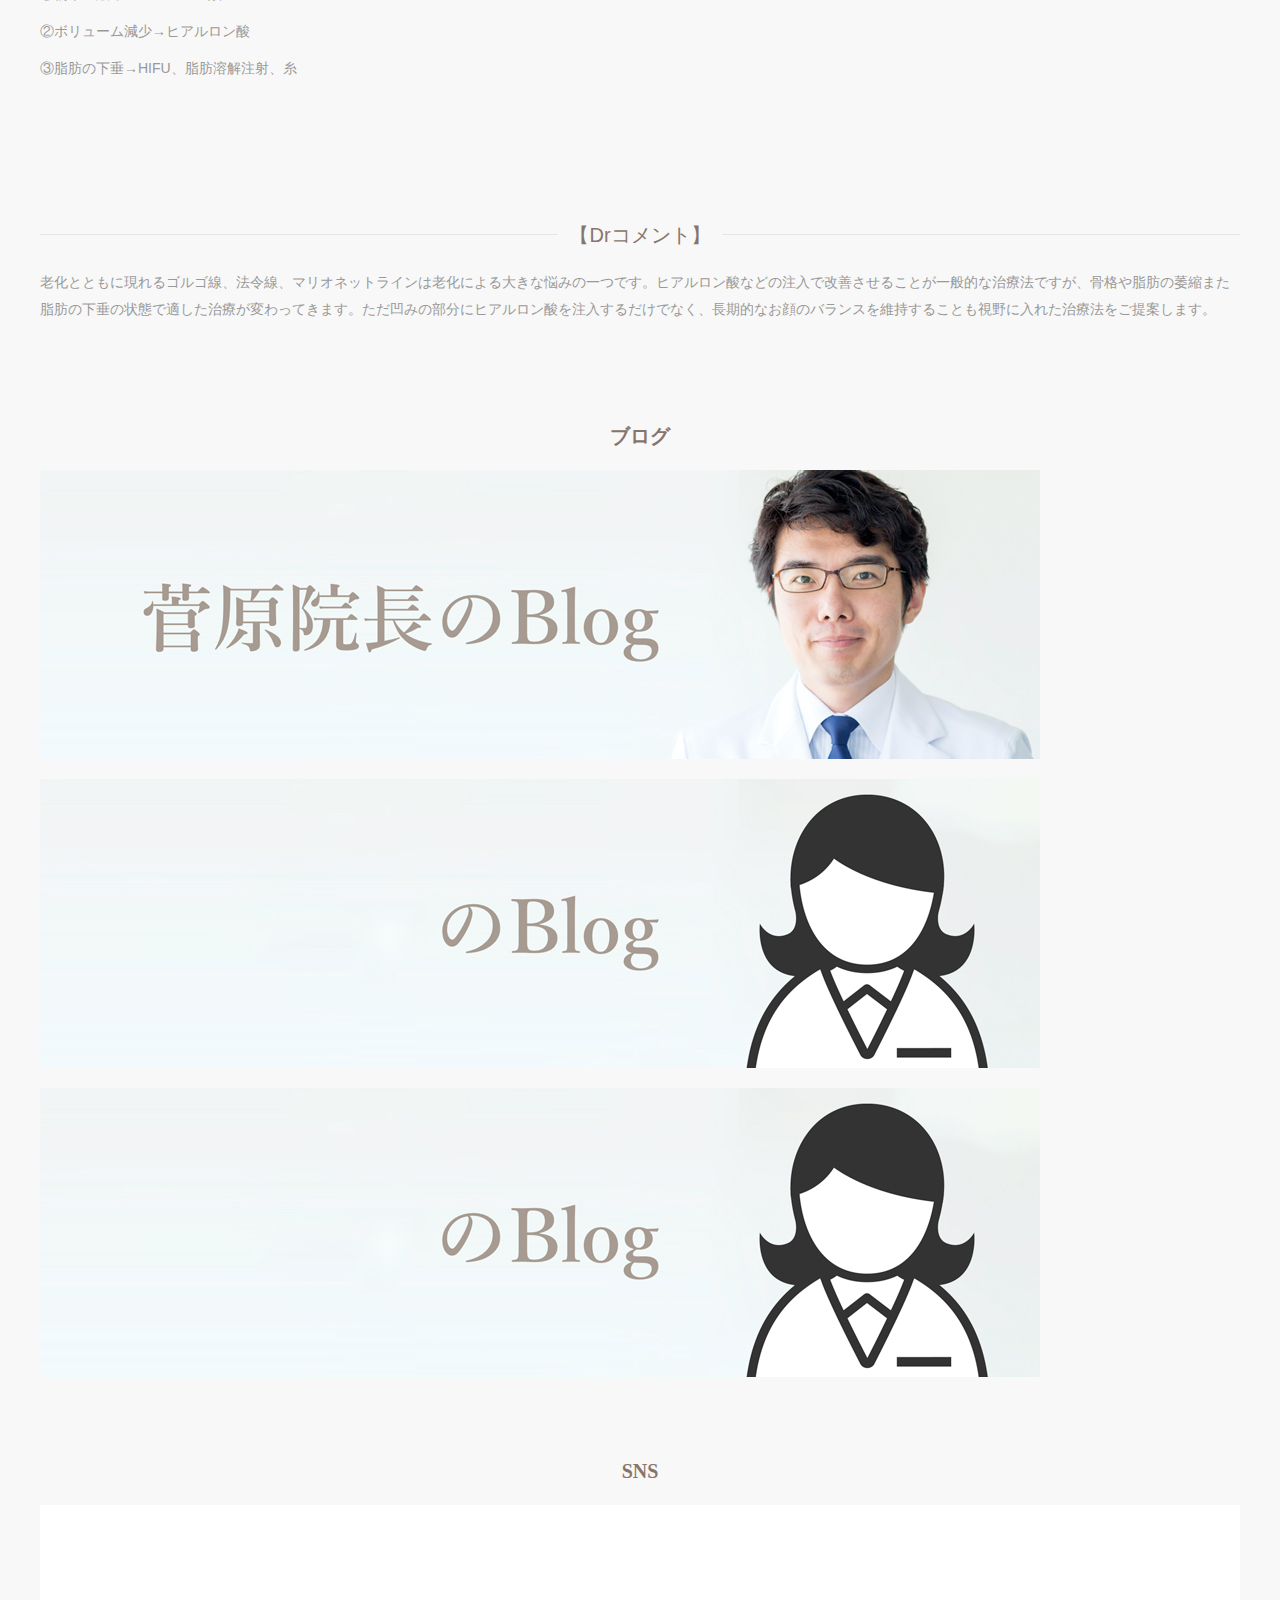
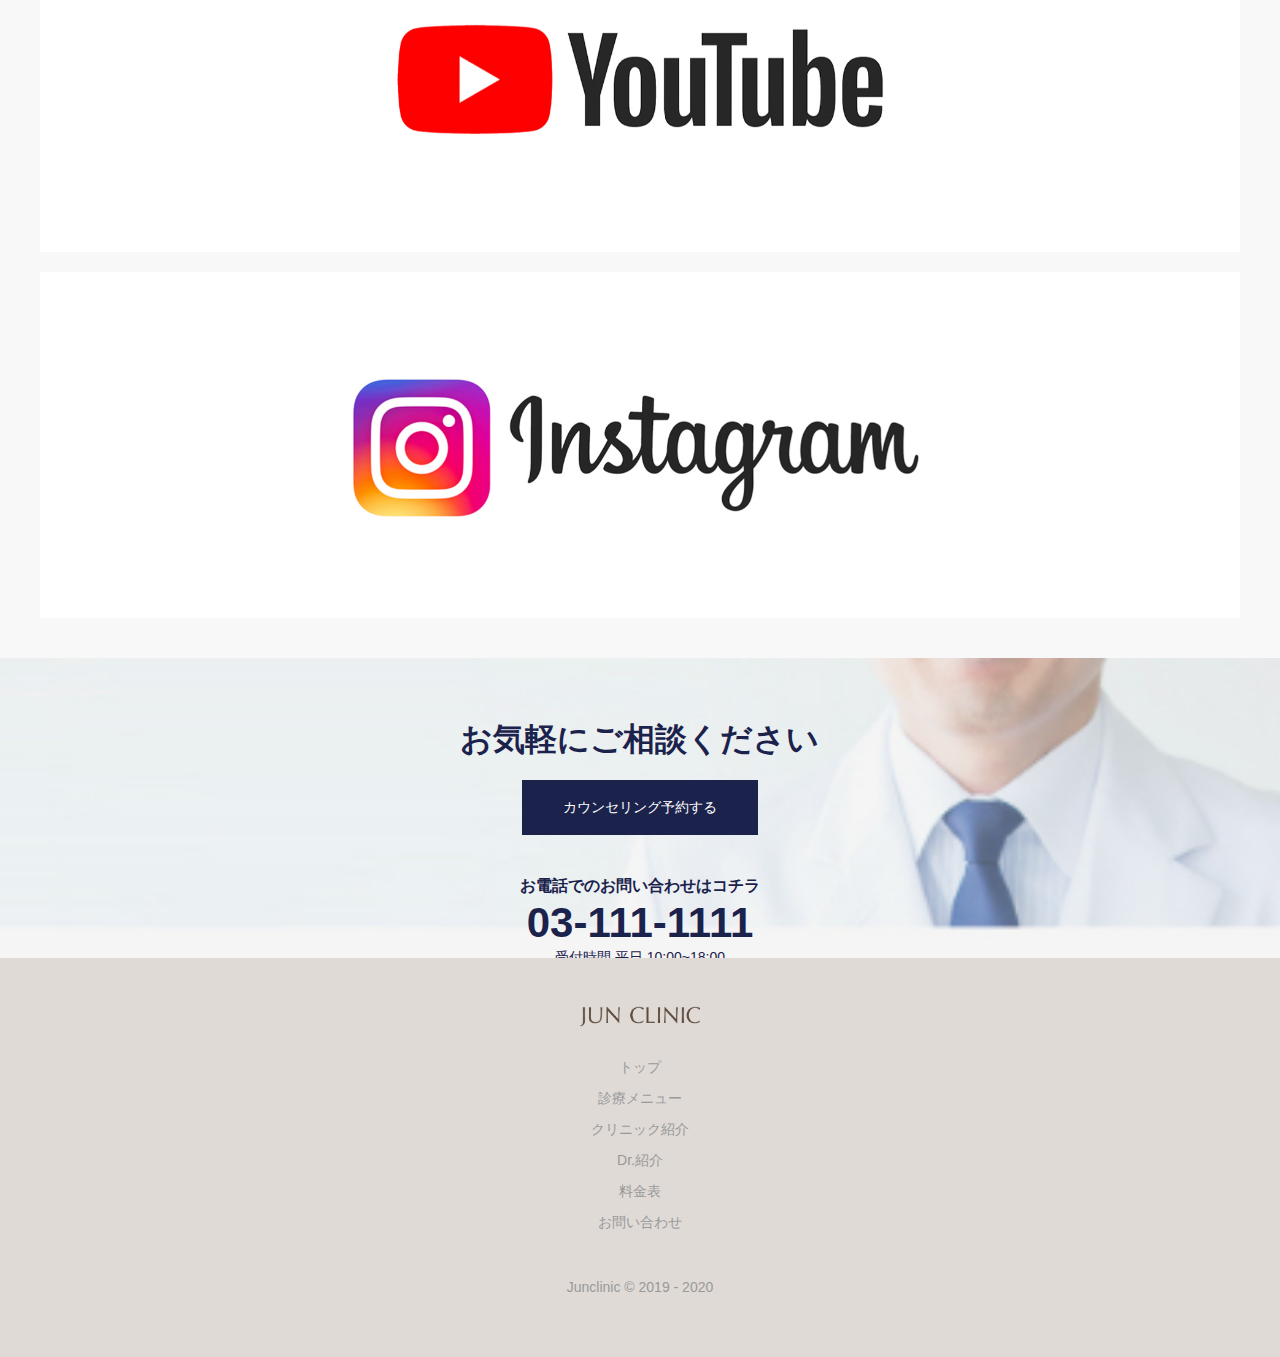
==== commit 78717a03: "Update page.html" ====
--- a/page.html
+++ b/page.html
@@ -66,7 +66,7 @@
   <spnavi class="top288">
     <div>
         <div class="uk-background-secondary uk-height-small uk-panel uk-flex uk-flex-center uk-flex-middle" style="background-image: url(img/page_bg.png);">
-            <p class="uk-h4 uk-light">ゴルゴライン・法令線<br>マリオネットライン</p>
+            <p class="uk-h4 uk-light uk-text-center">ゴルゴライン・法令線<br>マリオネットライン</p>
         </div>
     </div>
   </spnavi>
@@ -74,7 +74,7 @@
     <div class="uk-text-center uk-padding">
     <h4 class="uk-text-secondary uk-margin uk-heading-line uk-margin-xlarge-top"><span>【原因】</span></h4>
     <p class="uk-article-meta uk-text-left">老化とともに出てくる、ゴルゴライン、法令線、マリオネットラインは大じわとも呼ばれ、たるみ現象の1つです。</p>
-    <img class="uk-responsive-height" src="img/gorugoline.jpg" alt="" width="100%">
+    <img class="uk-responsive" src="img/gorugoline.jpg" alt="" width="100%">
     <p class="uk-article-meta uk-text-left">そもそも顔面には皮膚を支える靭帯という組織があります。老化とともに靭帯が伸び、骨や脂肪のボリュームが減り、たるみが起こることで靭帯の付着部部に沿って大じわができます。治療では伸びでしまった靭帯の位置を戻し、また足りなくなったボリュームを補うことでゴルゴライン、法令線、マリオネットラインを改善することができます。</p>
 
 <p class="uk-article-meta uk-text-left">ゴルゴライン、法令線、マリオネットラインの主な3つの原因は①靭帯の緩み、②骨や脂肪のボリューム減少、③脂肪の下垂です。老化とともに靭帯が緩み、骨や脂肪のボリュームは減少します。そして重力に逆えなくなり、もともと頬の高い位置にあった脂肪は徐々に下がってきます。このようにして皮膚がよれていくことで、ゴルゴライン、法令線、マリオネットラインは形成されます。そして脂肪が下垂していくことで、いわゆるブルドックフェイスと呼ばれる下顔面にボリュームの多くなったお顔立ちになっていきます。
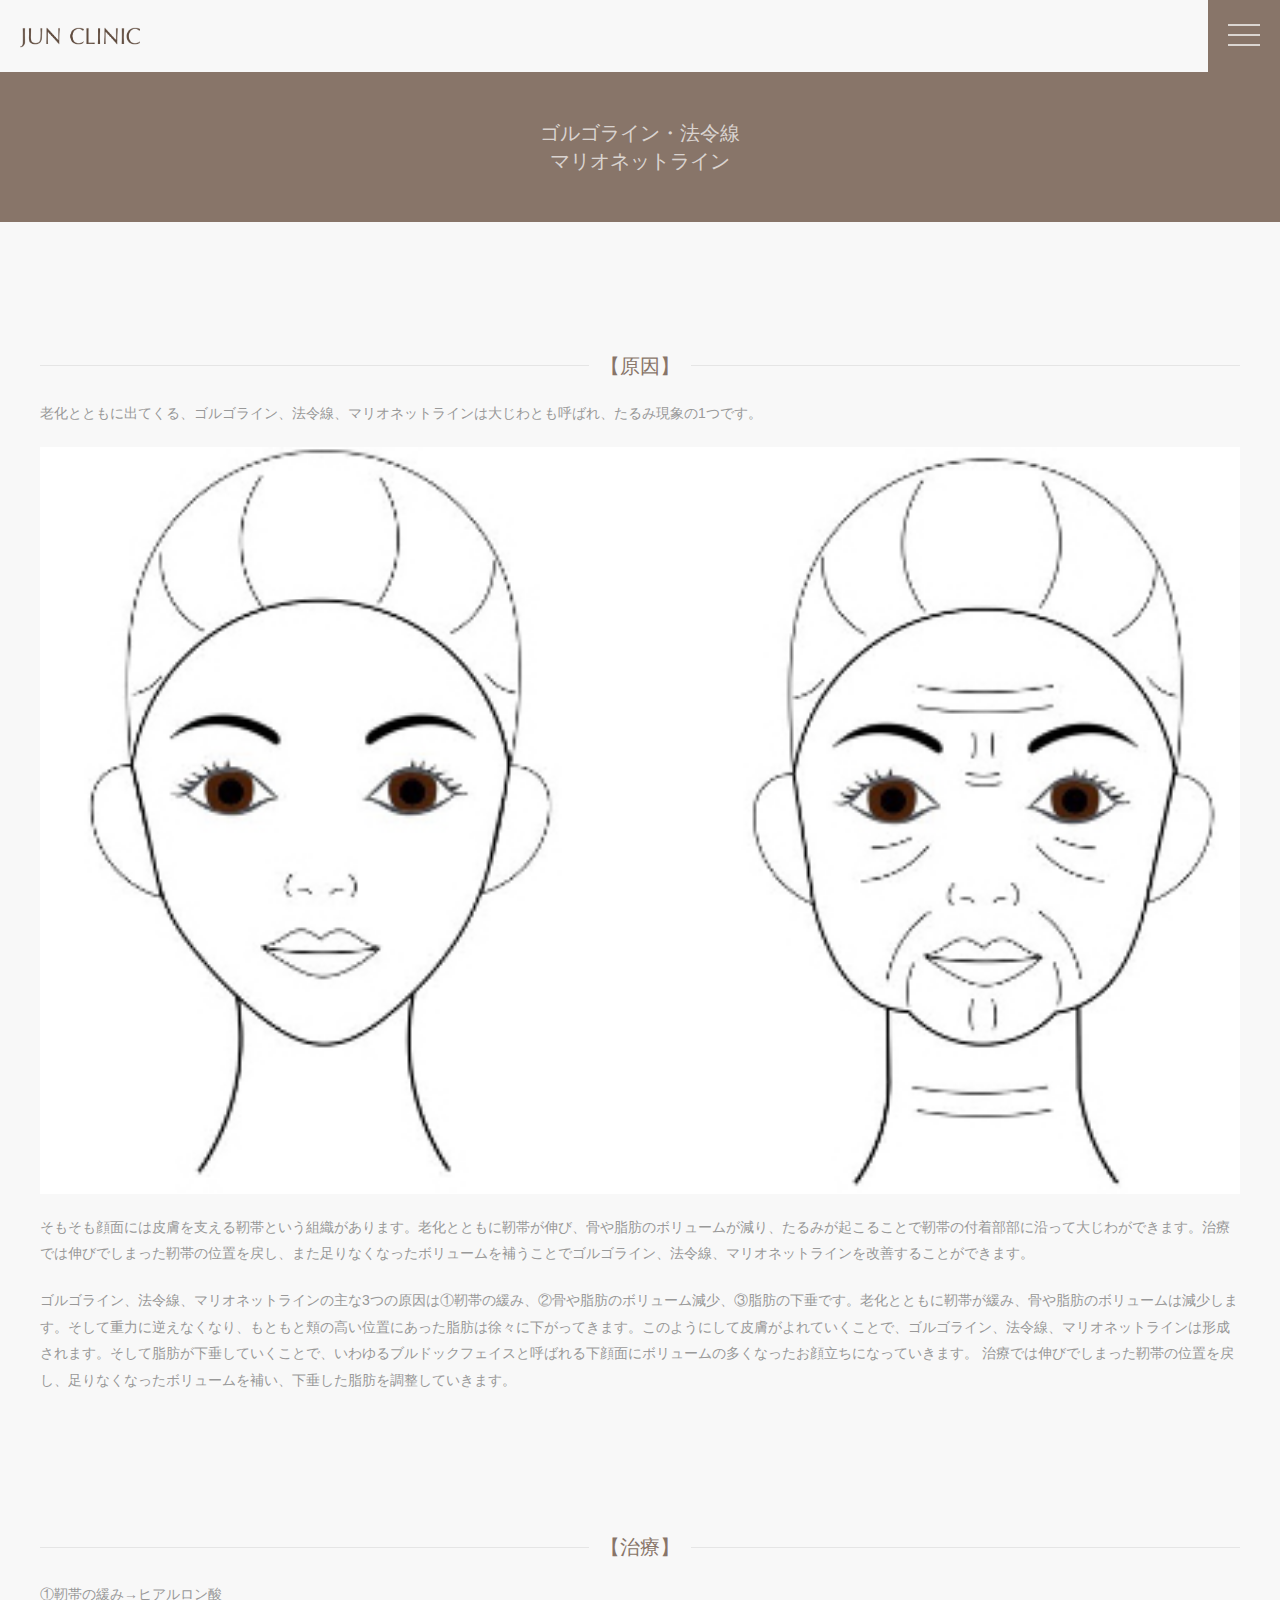
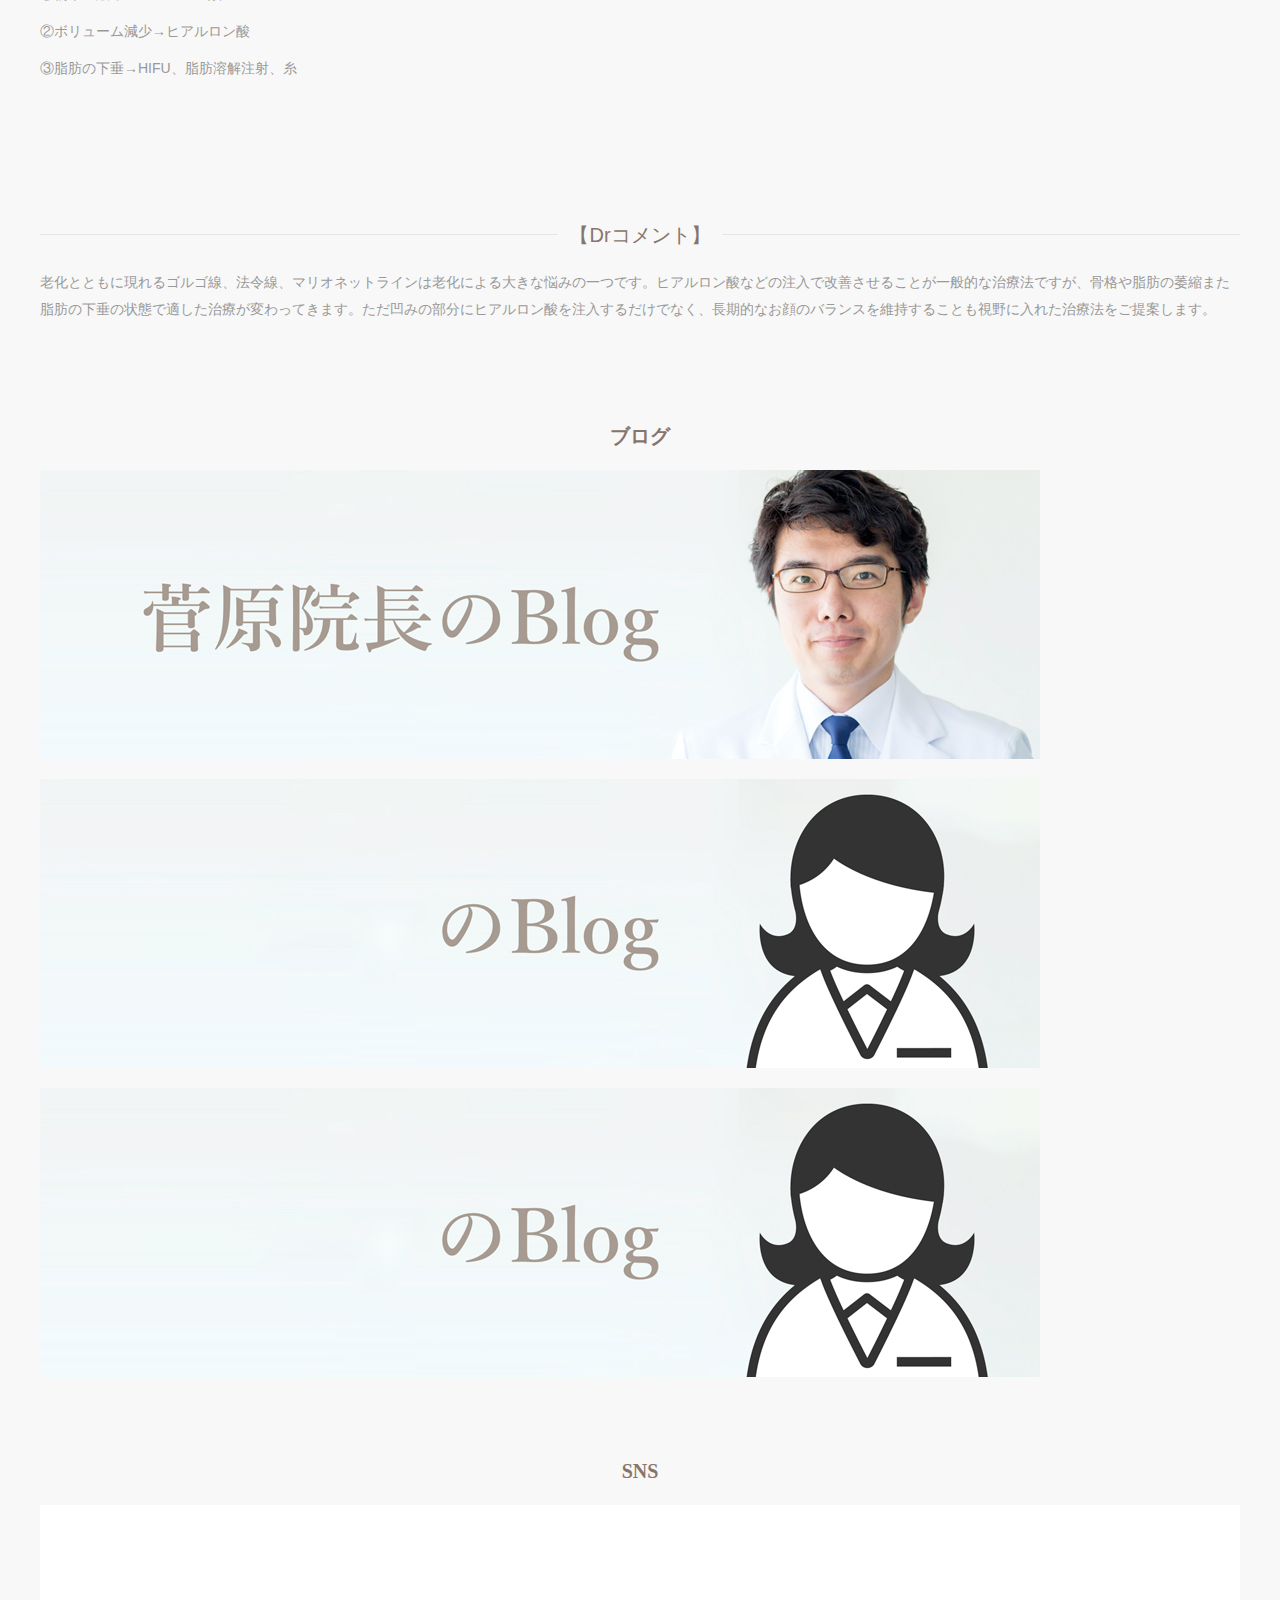
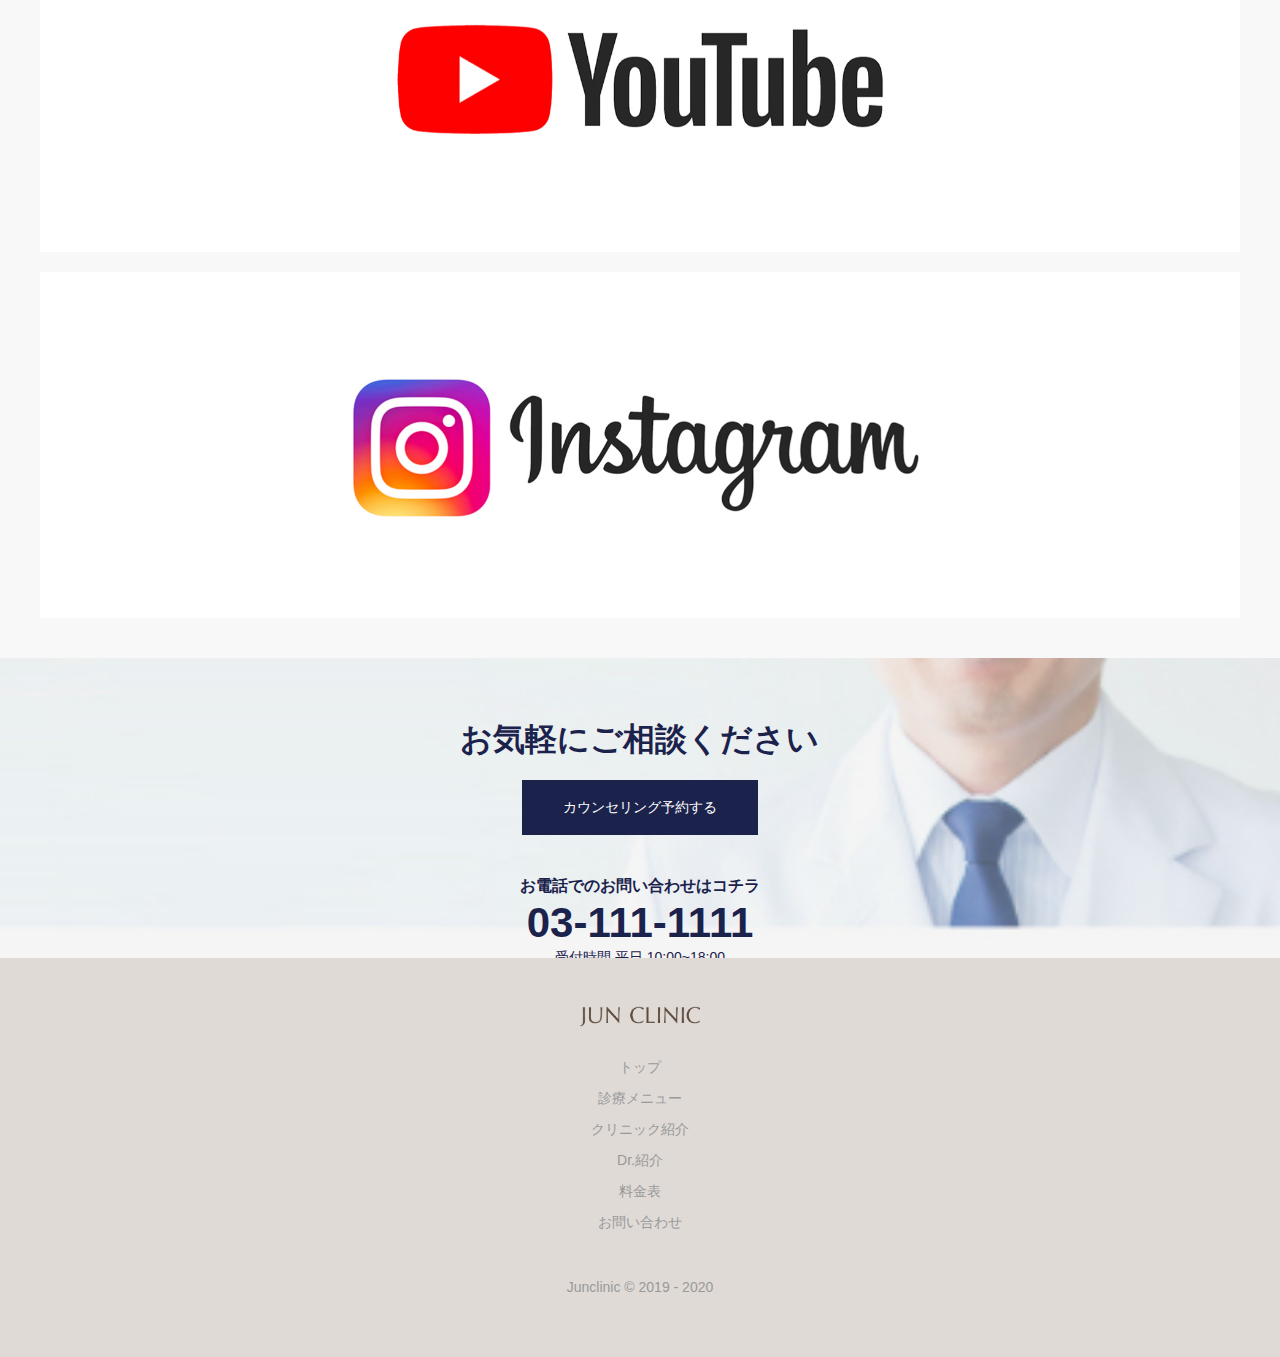
==== commit 19b4dd3c: "add" ====
--- a/page.html
+++ b/page.html
@@ -65,7 +65,7 @@
   </header>
   <spnavi class="top288">
     <div>
-        <div class="uk-background-secondary uk-height-small uk-panel uk-flex uk-flex-center uk-flex-middle" style="background-image: url(img/page_bg.png);">
+        <div class="uk-background-secondary uk-height-small uk-panel uk-flex uk-flex-center uk-flex-middle">
             <p class="uk-h4 uk-light uk-text-center">ゴルゴライン・法令線<br>マリオネットライン</p>
         </div>
     </div>
--- a/css/master.css
+++ b/css/master.css
@@ -1,6 +1,6 @@
 body {
   font-size:  2rem;
-  width: auto;
+  width: 100%;
   margin: 0 auto;
   min-height: 100vh;
   display: grid;
@@ -19,52 +19,77 @@
 }
 header {
   grid-area: header;
+  overflow: hidden;
 }
 hero {
   grid-area: slider;
+  overflow: hidden;
 }
 spnavi {
   grid-area: spnavi;
+  overflow: hidden;
 }
 navi01 {
   grid-area: navi01;
   border-right: 1px solid #887569;
   border-bottom: 1px solid #887569;
+  overflow: hidden;
 }
 navi02 {
   grid-area: navi02;
   border-right: 1px solid #887569;
   border-bottom: 1px solid #887569;
+  overflow: hidden;
 }
 navi03 {
   grid-area: navi03;
   border-bottom: 1px solid #887569;
+  overflow: hidden;
 }
 navi04 {
   grid-area: navi04;
   border-right: 1px solid #887569;
   border-bottom: 1px solid #887569;
+  overflow: hidden;
 }
 navi05 {
   grid-area: navi05;
   border-right: 1px solid #887569;
   border-bottom: 1px solid #887569;
+  overflow: hidden;
 }
 navi06 {
   grid-area: navi06;
   border-bottom: 1px solid #887569;
+  overflow: hidden;
 }
 main {
   grid-area: center;
+  overflow: hidden;
 }
 ctr {
   grid-area: ctr;
+  overflow: hidden;
 }
 footer {
   grid-area: footer;
   background-color: #dfdad6;
+  overflow: hidden;
+}
+#floatingmenu {
+display: block;
+width: 100%;
+position: fixed;
+left: 0px;
+bottom: 0px;
+z-index: 9999;
+text-align: center;
+padding: 0 auto;
 }
 
+.bg-1 {
+  background-color: #dfdad6;
+}
 .top288 {
   margin-top: -288px;
 }
@@ -77,8 +102,23 @@
   font-feature-settings: "palt" 1;
   font-weight: 600;
 }
+.highlight {
+    background: linear-gradient(transparent 50%, #f9f9f9 0%);
+    line-height: 1.3em;
+    padding-left: 10px;
+    padding-right: 10px;
+}
 .spmenu {
   margin: 16px;
+}
+.font95 {
+  font-size: 95%;
+}
+.font85 {
+  font-size: 85%;
+}
+.font75 {
+  font-size: 75%;
 }
 /*div要素全体にリンクをつけるために必要な要素*/
 .linkbox {
